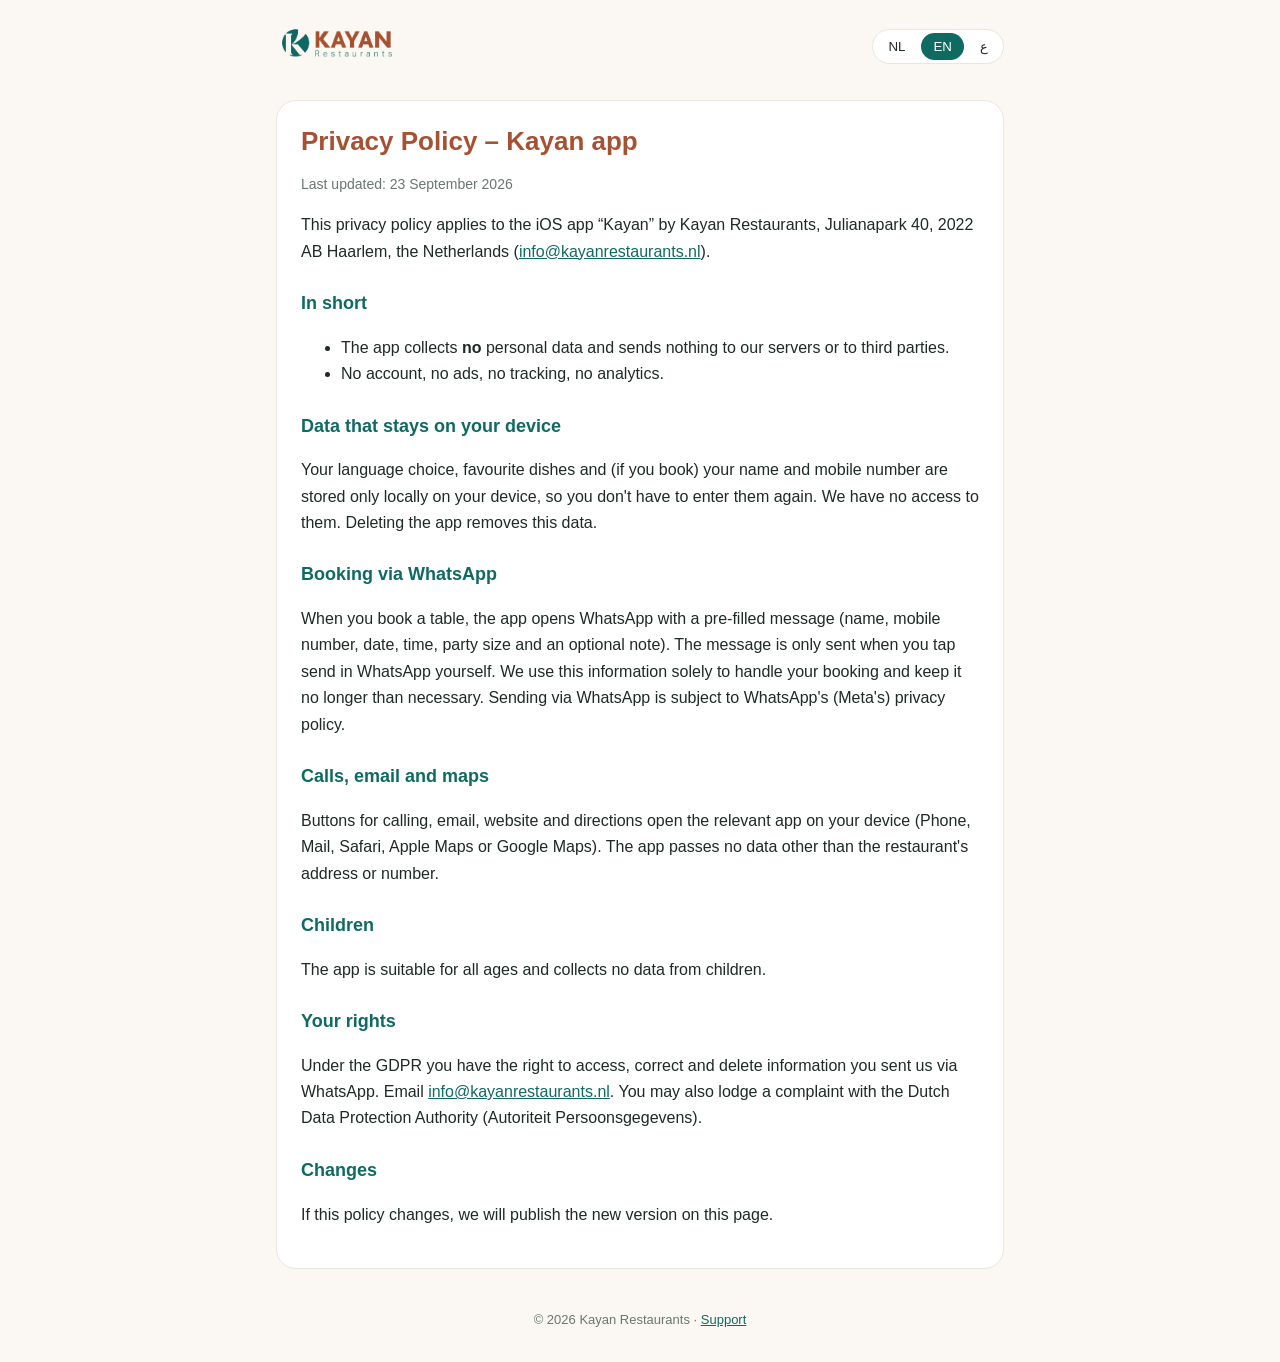
==== privacy/index.html @ 3b895335 "Kayan app support & privacy pages Co-Authored-By: Claude Opus 5.5 <noreply@anthropic.com>" ====
<!doctype html>
<html lang="nl">
<head>
<meta charset="utf-8">
<meta name="viewport" content="width=device-width, initial-scale=1">
<title>Privacybeleid · Kayan app</title>
<link rel="icon" href="/icon.png">
<link rel="stylesheet" href="/style.css">
</head>
<body>
<header>
  <a href="/"><img src="/logo.png" alt="Kayan Restaurants" class="logo"></a>
  <nav class="langs"><button data-l="nl">NL</button><button data-l="en">EN</button><button data-l="ar">ع</button></nav>
</header>
<main>

<section lang="nl" data-lang="nl">
  <h1>Privacybeleid – Kayan app</h1>
  <p class="muted">Laatst bijgewerkt: 23 september 2026</p>
  <p>Dit privacybeleid geldt voor de iOS-app “Kayan” van Kayan Restaurants, Julianapark 40, 2022 AB Haarlem, Nederland (<a href="mailto:info@kayanrestaurants.nl">info@kayanrestaurants.nl</a>).</p>
  <h2>Kort samengevat</h2>
  <ul>
    <li>De app verzamelt <strong>geen</strong> persoonsgegevens en stuurt niets naar onze servers of naar derden.</li>
    <li>Geen account, geen advertenties, geen tracking, geen analytics.</li>
  </ul>
  <h2>Gegevens die alleen op je toestel blijven</h2>
  <p>Je taalkeuze, je favoriete gerechten en (als je reserveert) je naam en mobiele nummer worden alleen lokaal op je toestel bewaard, zodat je ze de volgende keer niet opnieuw hoeft in te vullen. Wij hebben hier geen toegang toe. Door de app te verwijderen worden deze gegevens gewist.</p>
  <h2>Reserveren via WhatsApp</h2>
  <p>Als je een tafel reserveert, opent de app WhatsApp met een ingevuld bericht (naam, mobiel nummer, datum, tijd, aantal personen en eventueel een opmerking). Het bericht wordt pas verstuurd als jij zelf in WhatsApp op verzenden tikt. Wij gebruiken deze gegevens uitsluitend om je reservering te behandelen en bewaren ze niet langer dan daarvoor nodig is. Op het versturen via WhatsApp is het privacybeleid van WhatsApp (Meta) van toepassing.</p>
  <h2>Bellen, e-mail en kaarten</h2>
  <p>Knoppen voor bellen, e-mail, website en route openen de betreffende app op je toestel (Telefoon, Mail, Safari, Apple Kaarten of Google Maps). De app geeft daarbij geen gegevens door behalve het adres of nummer van het restaurant.</p>
  <h2>Kinderen</h2>
  <p>De app is geschikt voor alle leeftijden en verzamelt geen gegevens van kinderen.</p>
  <h2>Je rechten</h2>
  <p>Op grond van de AVG heb je recht op inzage, correctie en verwijdering van gegevens die je ons via WhatsApp hebt gestuurd. Mail ons via <a href="mailto:info@kayanrestaurants.nl">info@kayanrestaurants.nl</a>. Je kunt ook een klacht indienen bij de Autoriteit Persoonsgegevens.</p>
  <h2>Wijzigingen</h2>
  <p>Als dit beleid verandert, publiceren we de nieuwe versie op deze pagina.</p>
</section>

<section lang="en" data-lang="en" hidden>
  <h1>Privacy Policy – Kayan app</h1>
  <p class="muted">Last updated: 23 September 2026</p>
  <p>This privacy policy applies to the iOS app “Kayan” by Kayan Restaurants, Julianapark 40, 2022 AB Haarlem, the Netherlands (<a href="mailto:info@kayanrestaurants.nl">info@kayanrestaurants.nl</a>).</p>
  <h2>In short</h2>
  <ul>
    <li>The app collects <strong>no</strong> personal data and sends nothing to our servers or to third parties.</li>
    <li>No account, no ads, no tracking, no analytics.</li>
  </ul>
  <h2>Data that stays on your device</h2>
  <p>Your language choice, favourite dishes and (if you book) your name and mobile number are stored only locally on your device, so you don't have to enter them again. We have no access to them. Deleting the app removes this data.</p>
  <h2>Booking via WhatsApp</h2>
  <p>When you book a table, the app opens WhatsApp with a pre-filled message (name, mobile number, date, time, party size and an optional note). The message is only sent when you tap send in WhatsApp yourself. We use this information solely to handle your booking and keep it no longer than necessary. Sending via WhatsApp is subject to WhatsApp's (Meta's) privacy policy.</p>
  <h2>Calls, email and maps</h2>
  <p>Buttons for calling, email, website and directions open the relevant app on your device (Phone, Mail, Safari, Apple Maps or Google Maps). The app passes no data other than the restaurant's address or number.</p>
  <h2>Children</h2>
  <p>The app is suitable for all ages and collects no data from children.</p>
  <h2>Your rights</h2>
  <p>Under the GDPR you have the right to access, correct and delete information you sent us via WhatsApp. Email <a href="mailto:info@kayanrestaurants.nl">info@kayanrestaurants.nl</a>. You may also lodge a complaint with the Dutch Data Protection Authority (Autoriteit Persoonsgegevens).</p>
  <h2>Changes</h2>
  <p>If this policy changes, we will publish the new version on this page.</p>
</section>

<section lang="ar" dir="rtl" data-lang="ar" hidden>
  <h1>سياسة الخصوصية – تطبيق كيان</h1>
  <p class="muted">آخر تحديث: 23 سبتمبر 2026</p>
  <p>تنطبق هذه السياسة على تطبيق iOS «كيان» التابع لمطاعم كيان، Julianapark 40, 2022 AB Haarlem، هولندا (<a href="mailto:info@kayanrestaurants.nl">info@kayanrestaurants.nl</a>).</p>
  <h2>باختصار</h2>
  <ul>
    <li>التطبيق <strong>لا يجمع</strong> أي بيانات شخصية ولا يرسل شيئاً إلى خوادمنا أو إلى أي طرف ثالث.</li>
    <li>لا حساب، لا إعلانات، لا تتبّع، لا تحليلات.</li>
  </ul>
  <h2>بيانات تبقى على جهازك فقط</h2>
  <p>اللغة التي تختارها، وأطباقك المفضلة، واسمك ورقم جوالك (إذا حجزت) تُحفظ محلياً على جهازك فقط لتسهيل استخدامك في المرة القادمة، ولا يمكننا الوصول إليها. حذف التطبيق يمسح هذه البيانات.</p>
  <h2>الحجز عبر واتساب</h2>
  <p>عند حجز طاولة يفتح التطبيق واتساب برسالة جاهزة (الاسم، رقم الجوال، التاريخ، الوقت، عدد الأشخاص وملاحظة اختيارية)، ولا تُرسل الرسالة إلا عندما تضغط أنت إرسال داخل واتساب. نستخدم هذه البيانات فقط لإدارة حجزك ولا نحتفظ بها أطول من اللازم. تخضع المراسلة عبر واتساب لسياسة خصوصية واتساب (Meta).</p>
  <h2>الاتصال والبريد والخرائط</h2>
  <p>أزرار الاتصال والبريد والموقع والاتجاهات تفتح التطبيق المناسب على جهازك (الهاتف، البريد، Safari، خرائط آبل أو خرائط جوجل)، ولا يمرّر التطبيق أي بيانات سوى عنوان المطعم أو رقمه.</p>
  <h2>الأطفال</h2>
  <p>التطبيق مناسب لجميع الأعمار ولا يجمع بيانات من الأطفال.</p>
  <h2>حقوقك</h2>
  <p>وفقاً للائحة الأوروبية لحماية البيانات (GDPR) يحق لك الاطلاع على البيانات التي أرسلتها لنا عبر واتساب وتصحيحها وحذفها. راسلنا على <a href="mailto:info@kayanrestaurants.nl">info@kayanrestaurants.nl</a>. ويمكنك أيضاً تقديم شكوى إلى هيئة حماية البيانات الهولندية (Autoriteit Persoonsgegevens).</p>
  <h2>التعديلات</h2>
  <p>عند تعديل هذه السياسة سننشر النسخة الجديدة في هذه الصفحة.</p>
</section>

</main>
<footer>© 2026 Kayan Restaurants · <a href="/">Support</a></footer>
<script src="/lang.js"></script>
</body>
</html>
---- style.css ----
:root{--teal:#0F6A62;--terra:#A65232;--bg:#FBF8F3;--ink:#1F2A28;--muted:#6B7572;--line:#ECE6DC}
*{box-sizing:border-box}
body{margin:0;background:var(--bg);color:var(--ink);font:16px/1.65 "IBM Plex Sans Arabic",-apple-system,Segoe UI,Roboto,sans-serif}
header{display:flex;justify-content:space-between;align-items:center;gap:12px;max-width:760px;margin:0 auto;padding:20px 16px}
.logo{height:44px}
.langs{display:flex;gap:4px;background:#fff;border:1px solid var(--line);border-radius:999px;padding:3px}
.langs button{border:0;background:none;font:600 13px inherit;padding:6px 12px;border-radius:999px;cursor:pointer;color:var(--ink)}
.langs button.on{background:var(--teal);color:#fff}
main{max-width:760px;margin:0 auto;padding:8px 16px 40px}
section{background:#fff;border:1px solid var(--line);border-radius:20px;padding:24px}
h1{font-size:26px;line-height:1.3;margin:0 0 8px;color:var(--terra)}
h2{font-size:18px;margin:24px 0 6px;color:var(--teal)}
.muted{color:var(--muted);font-size:14px}
a{color:var(--teal)}
.contact{list-style:none;padding:0}
.contact li{padding:6px 0}
footer{text-align:center;color:var(--muted);font-size:13px;padding:0 16px 32px}
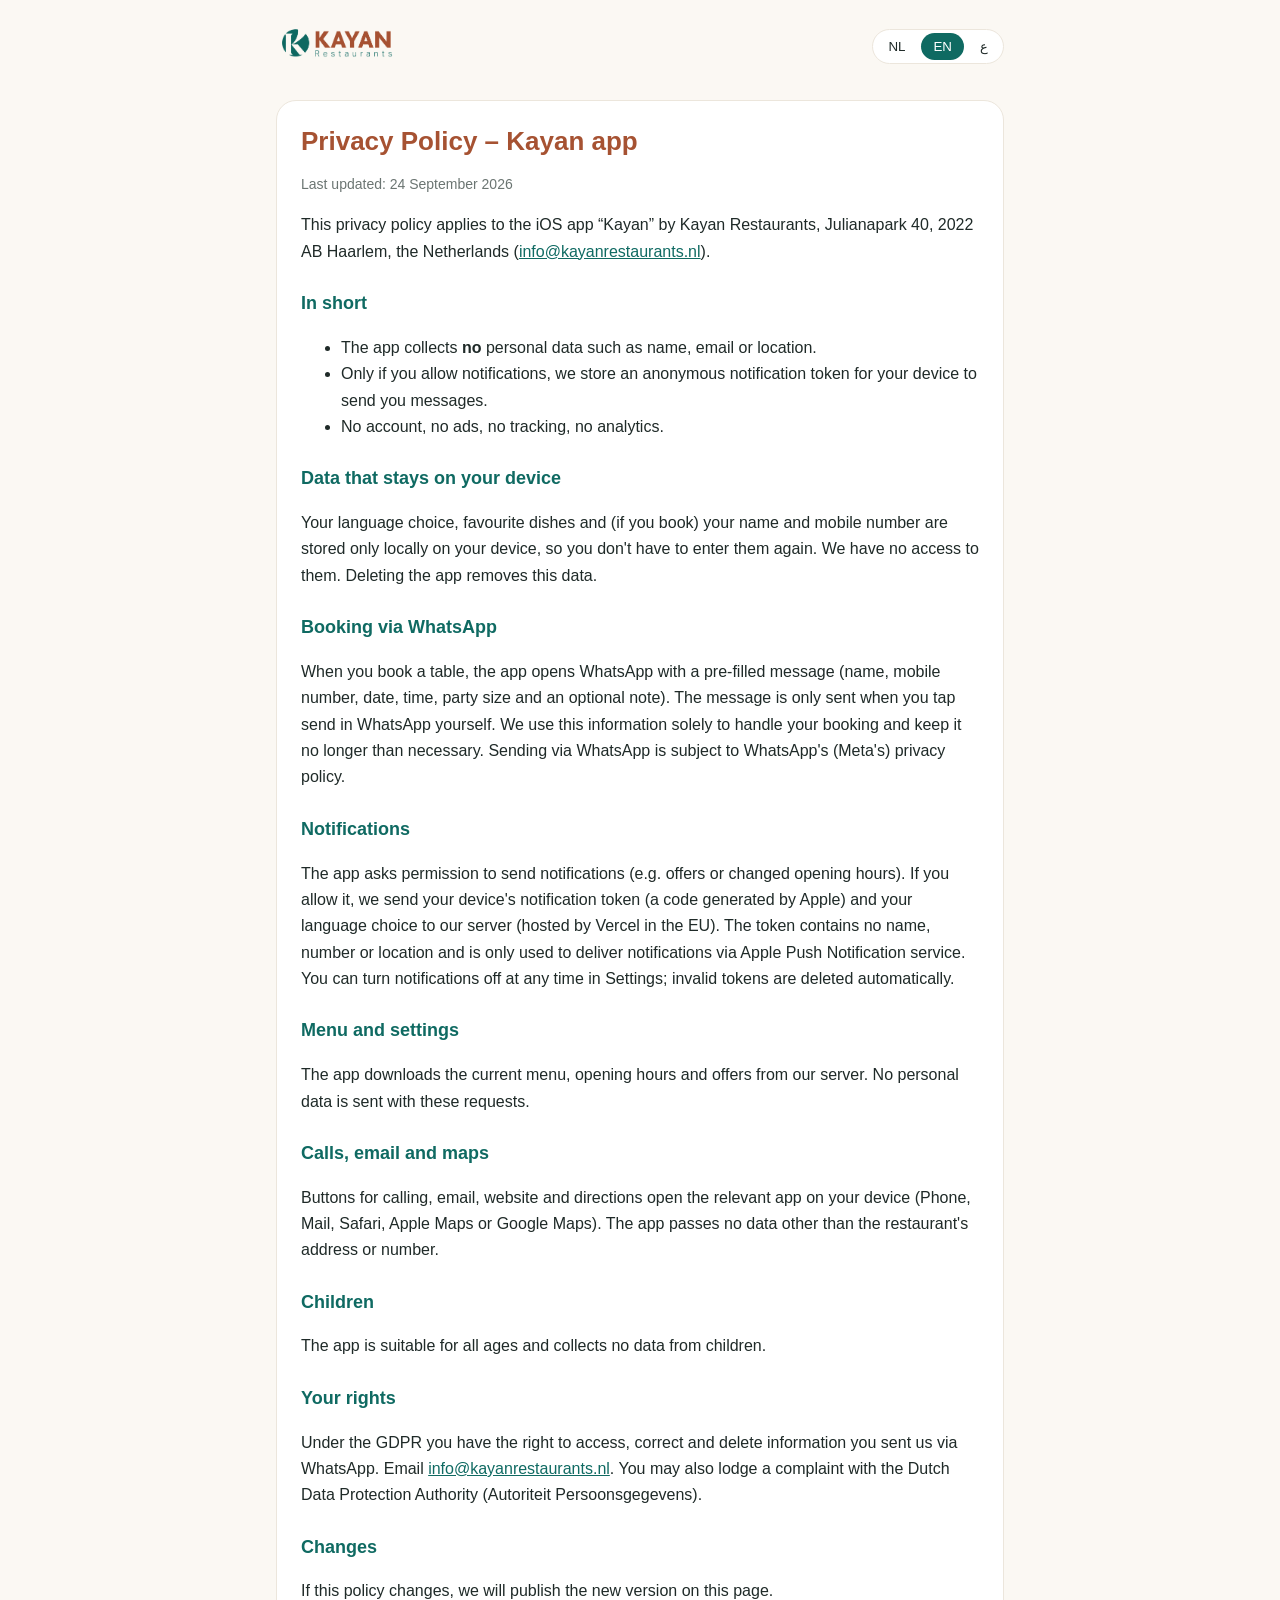
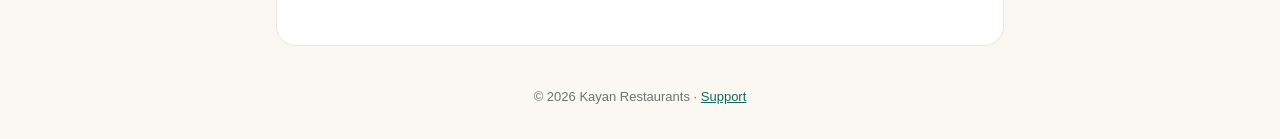
==== commit 9e63f59d: "Privacy policy: notifications and live menu Co-Authored-By: Claude Opus 5.5 <noreply@anthropic.com>" ====
--- a/privacy/index.html
+++ b/privacy/index.html
@@ -4,29 +4,34 @@
 <meta charset="utf-8">
 <meta name="viewport" content="width=device-width, initial-scale=1">
 <title>Privacybeleid · Kayan app</title>
-<link rel="icon" href="/icon.png">
-<link rel="stylesheet" href="/style.css">
+<link rel="icon" href="../icon.png">
+<link rel="stylesheet" href="../style.css">
 </head>
 <body>
 <header>
-  <a href="/"><img src="/logo.png" alt="Kayan Restaurants" class="logo"></a>
+  <a href="../"><img src="../logo.png" alt="Kayan Restaurants" class="logo"></a>
   <nav class="langs"><button data-l="nl">NL</button><button data-l="en">EN</button><button data-l="ar">ع</button></nav>
 </header>
 <main>
 
 <section lang="nl" data-lang="nl">
   <h1>Privacybeleid – Kayan app</h1>
-  <p class="muted">Laatst bijgewerkt: 23 september 2026</p>
+  <p class="muted">Laatst bijgewerkt: 24 september 2026</p>
   <p>Dit privacybeleid geldt voor de iOS-app “Kayan” van Kayan Restaurants, Julianapark 40, 2022 AB Haarlem, Nederland (<a href="mailto:info@kayanrestaurants.nl">info@kayanrestaurants.nl</a>).</p>
   <h2>Kort samengevat</h2>
   <ul>
-    <li>De app verzamelt <strong>geen</strong> persoonsgegevens en stuurt niets naar onze servers of naar derden.</li>
+    <li>De app verzamelt <strong>geen</strong> persoonsgegevens zoals naam, e-mail of locatie.</li>
+    <li>Alleen als je meldingen toestaat, bewaren we een anoniem meldingstoken van je toestel om je berichten te sturen.</li>
     <li>Geen account, geen advertenties, geen tracking, geen analytics.</li>
   </ul>
   <h2>Gegevens die alleen op je toestel blijven</h2>
   <p>Je taalkeuze, je favoriete gerechten en (als je reserveert) je naam en mobiele nummer worden alleen lokaal op je toestel bewaard, zodat je ze de volgende keer niet opnieuw hoeft in te vullen. Wij hebben hier geen toegang toe. Door de app te verwijderen worden deze gegevens gewist.</p>
   <h2>Reserveren via WhatsApp</h2>
   <p>Als je een tafel reserveert, opent de app WhatsApp met een ingevuld bericht (naam, mobiel nummer, datum, tijd, aantal personen en eventueel een opmerking). Het bericht wordt pas verstuurd als jij zelf in WhatsApp op verzenden tikt. Wij gebruiken deze gegevens uitsluitend om je reservering te behandelen en bewaren ze niet langer dan daarvoor nodig is. Op het versturen via WhatsApp is het privacybeleid van WhatsApp (Meta) van toepassing.</p>
+  <h2>Meldingen</h2>
+  <p>De app vraagt toestemming voor meldingen (bijv. aanbiedingen of gewijzigde openingstijden). Als je toestemming geeft, sturen we het meldingstoken van je toestel (een door Apple gegenereerde code) en je taalkeuze naar onze server (gehost bij Vercel in de EU). Dit token bevat geen naam, nummer of locatie en wordt alleen gebruikt om meldingen te versturen via Apple Push Notification service. Je kunt meldingen altijd uitzetten in Instellingen; ongeldige tokens verwijderen we automatisch.</p>
+  <h2>Menu en instellingen</h2>
+  <p>De app haalt het actuele menu, openingstijden en aanbiedingen op van onze server. Daarbij worden geen persoonsgegevens meegestuurd.</p>
   <h2>Bellen, e-mail en kaarten</h2>
   <p>Knoppen voor bellen, e-mail, website en route openen de betreffende app op je toestel (Telefoon, Mail, Safari, Apple Kaarten of Google Maps). De app geeft daarbij geen gegevens door behalve het adres of nummer van het restaurant.</p>
   <h2>Kinderen</h2>
@@ -39,17 +44,22 @@
 
 <section lang="en" data-lang="en" hidden>
   <h1>Privacy Policy – Kayan app</h1>
-  <p class="muted">Last updated: 23 September 2026</p>
+  <p class="muted">Last updated: 24 September 2026</p>
   <p>This privacy policy applies to the iOS app “Kayan” by Kayan Restaurants, Julianapark 40, 2022 AB Haarlem, the Netherlands (<a href="mailto:info@kayanrestaurants.nl">info@kayanrestaurants.nl</a>).</p>
   <h2>In short</h2>
   <ul>
-    <li>The app collects <strong>no</strong> personal data and sends nothing to our servers or to third parties.</li>
+    <li>The app collects <strong>no</strong> personal data such as name, email or location.</li>
+    <li>Only if you allow notifications, we store an anonymous notification token for your device to send you messages.</li>
     <li>No account, no ads, no tracking, no analytics.</li>
   </ul>
   <h2>Data that stays on your device</h2>
   <p>Your language choice, favourite dishes and (if you book) your name and mobile number are stored only locally on your device, so you don't have to enter them again. We have no access to them. Deleting the app removes this data.</p>
   <h2>Booking via WhatsApp</h2>
   <p>When you book a table, the app opens WhatsApp with a pre-filled message (name, mobile number, date, time, party size and an optional note). The message is only sent when you tap send in WhatsApp yourself. We use this information solely to handle your booking and keep it no longer than necessary. Sending via WhatsApp is subject to WhatsApp's (Meta's) privacy policy.</p>
+  <h2>Notifications</h2>
+  <p>The app asks permission to send notifications (e.g. offers or changed opening hours). If you allow it, we send your device's notification token (a code generated by Apple) and your language choice to our server (hosted by Vercel in the EU). The token contains no name, number or location and is only used to deliver notifications via Apple Push Notification service. You can turn notifications off at any time in Settings; invalid tokens are deleted automatically.</p>
+  <h2>Menu and settings</h2>
+  <p>The app downloads the current menu, opening hours and offers from our server. No personal data is sent with these requests.</p>
   <h2>Calls, email and maps</h2>
   <p>Buttons for calling, email, website and directions open the relevant app on your device (Phone, Mail, Safari, Apple Maps or Google Maps). The app passes no data other than the restaurant's address or number.</p>
   <h2>Children</h2>
@@ -62,17 +72,22 @@
 
 <section lang="ar" dir="rtl" data-lang="ar" hidden>
   <h1>سياسة الخصوصية – تطبيق كيان</h1>
-  <p class="muted">آخر تحديث: 23 سبتمبر 2026</p>
+  <p class="muted">آخر تحديث: 24 سبتمبر 2026</p>
   <p>تنطبق هذه السياسة على تطبيق iOS «كيان» التابع لمطاعم كيان، Julianapark 40, 2022 AB Haarlem، هولندا (<a href="mailto:info@kayanrestaurants.nl">info@kayanrestaurants.nl</a>).</p>
   <h2>باختصار</h2>
   <ul>
-    <li>التطبيق <strong>لا يجمع</strong> أي بيانات شخصية ولا يرسل شيئاً إلى خوادمنا أو إلى أي طرف ثالث.</li>
+    <li>التطبيق <strong>لا يجمع</strong> بيانات شخصية مثل الاسم أو البريد أو الموقع.</li>
+    <li>فقط إذا سمحت بالإشعارات، نحفظ رمز إشعارات مجهول الهوية لجهازك لنرسل لك الرسائل.</li>
     <li>لا حساب، لا إعلانات، لا تتبّع، لا تحليلات.</li>
   </ul>
   <h2>بيانات تبقى على جهازك فقط</h2>
   <p>اللغة التي تختارها، وأطباقك المفضلة، واسمك ورقم جوالك (إذا حجزت) تُحفظ محلياً على جهازك فقط لتسهيل استخدامك في المرة القادمة، ولا يمكننا الوصول إليها. حذف التطبيق يمسح هذه البيانات.</p>
   <h2>الحجز عبر واتساب</h2>
   <p>عند حجز طاولة يفتح التطبيق واتساب برسالة جاهزة (الاسم، رقم الجوال، التاريخ، الوقت، عدد الأشخاص وملاحظة اختيارية)، ولا تُرسل الرسالة إلا عندما تضغط أنت إرسال داخل واتساب. نستخدم هذه البيانات فقط لإدارة حجزك ولا نحتفظ بها أطول من اللازم. تخضع المراسلة عبر واتساب لسياسة خصوصية واتساب (Meta).</p>
+  <h2>الإشعارات</h2>
+  <p>يطلب التطبيق إذنك لإرسال إشعارات (مثل العروض أو تغيّر أوقات الدوام). إذا وافقت، نرسل رمز الإشعارات الخاص بجهازك (رمز تولّده آبل) ولغة التطبيق إلى خادمنا (مستضاف لدى Vercel في الاتحاد الأوروبي). الرمز لا يحتوي على اسم أو رقم أو موقع، ويُستخدم فقط لإيصال الإشعارات عبر خدمة إشعارات آبل. يمكنك إيقاف الإشعارات في أي وقت من الإعدادات، ونحذف الرموز غير الصالحة تلقائياً.</p>
+  <h2>المنيو والإعدادات</h2>
+  <p>يجلب التطبيق المنيو وأوقات الدوام والعروض المحدّثة من خادمنا، ولا تُرسل مع ذلك أي بيانات شخصية.</p>
   <h2>الاتصال والبريد والخرائط</h2>
   <p>أزرار الاتصال والبريد والموقع والاتجاهات تفتح التطبيق المناسب على جهازك (الهاتف، البريد، Safari، خرائط آبل أو خرائط جوجل)، ولا يمرّر التطبيق أي بيانات سوى عنوان المطعم أو رقمه.</p>
   <h2>الأطفال</h2>
@@ -84,7 +99,7 @@
 </section>
 
 </main>
-<footer>© 2026 Kayan Restaurants · <a href="/">Support</a></footer>
-<script src="/lang.js"></script>
+<footer>© 2026 Kayan Restaurants · <a href="../">Support</a></footer>
+<script src="../lang.js"></script>
 </body>
 </html>
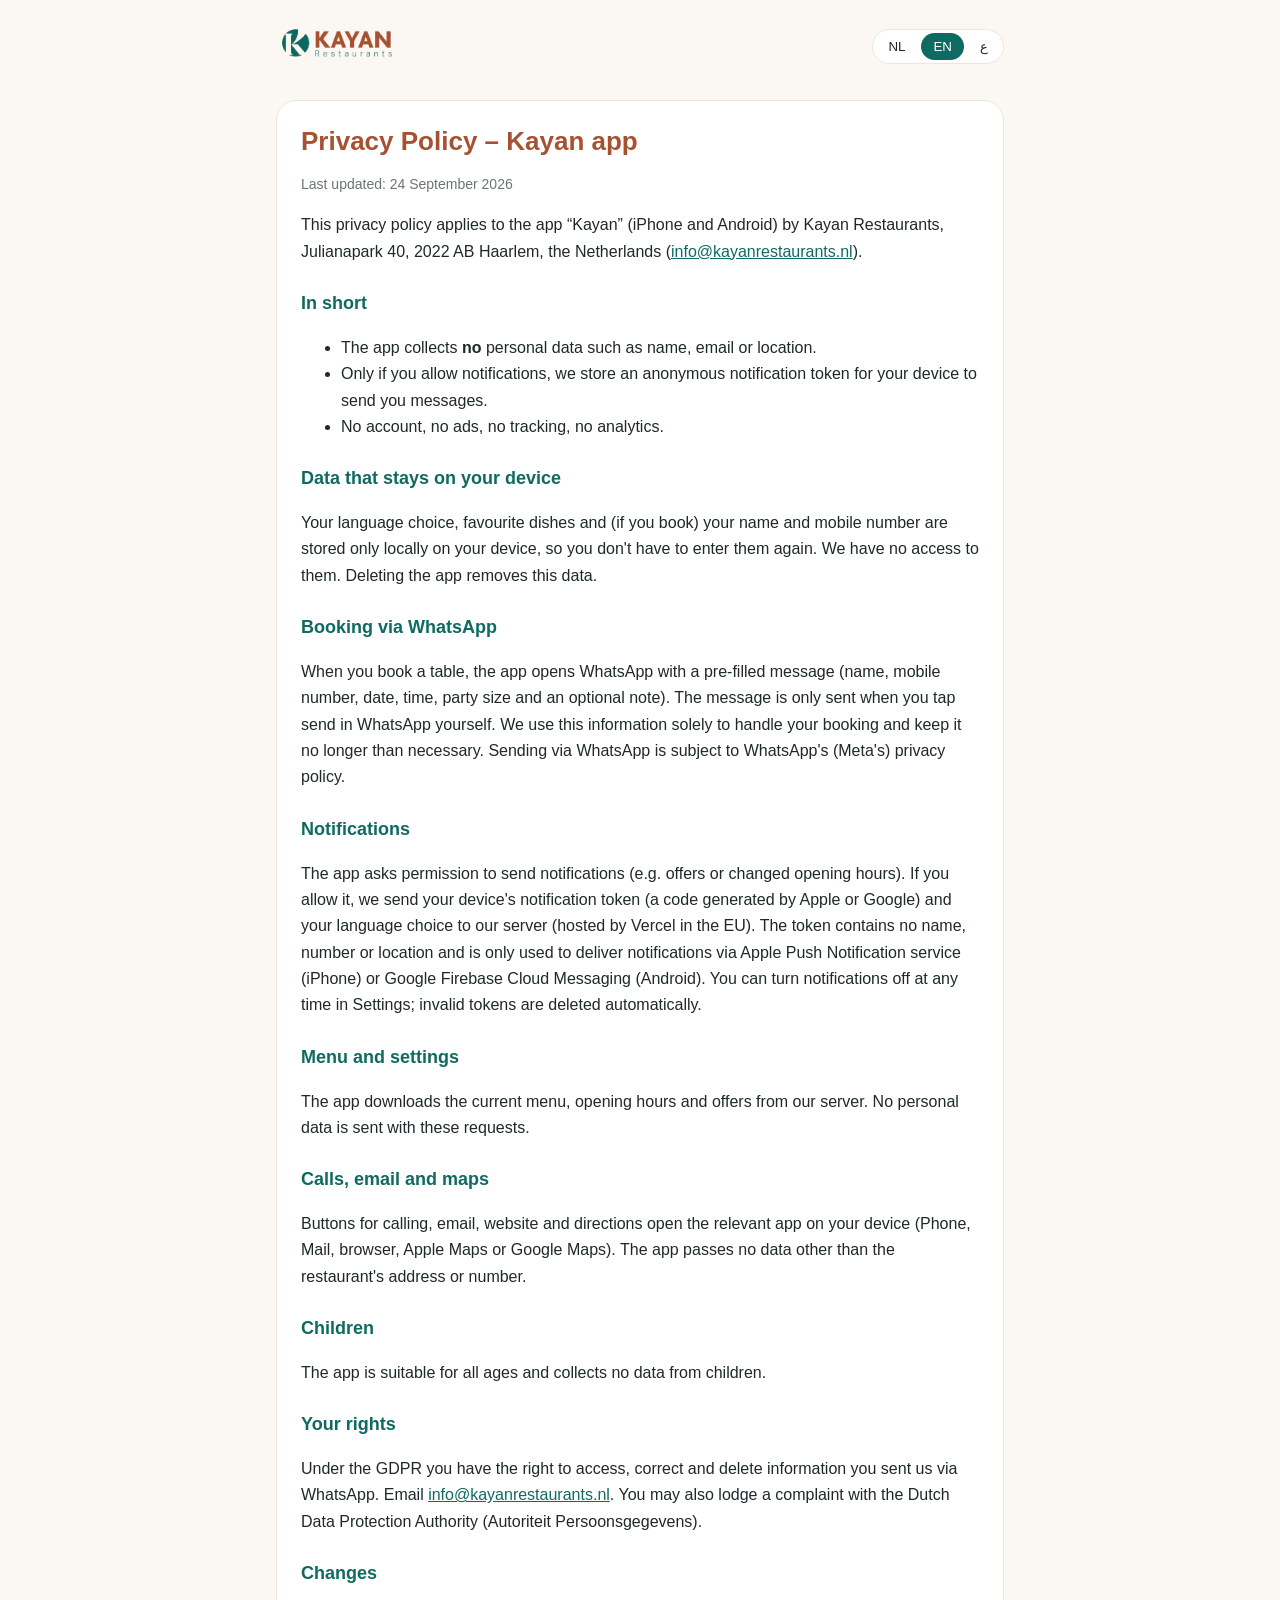
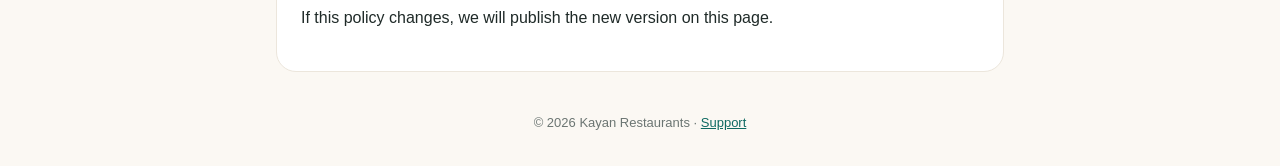
==== commit 2f748623: "Privacy policy: Android / Firebase Cloud Messaging Co-Authored-By: Claude Opus 5.5 <noreply@anthropi" ====
--- a/privacy/index.html
+++ b/privacy/index.html
@@ -17,7 +17,7 @@
 <section lang="nl" data-lang="nl">
   <h1>Privacybeleid – Kayan app</h1>
   <p class="muted">Laatst bijgewerkt: 24 september 2026</p>
-  <p>Dit privacybeleid geldt voor de iOS-app “Kayan” van Kayan Restaurants, Julianapark 40, 2022 AB Haarlem, Nederland (<a href="mailto:info@kayanrestaurants.nl">info@kayanrestaurants.nl</a>).</p>
+  <p>Dit privacybeleid geldt voor de app “Kayan” (iPhone en Android) van Kayan Restaurants, Julianapark 40, 2022 AB Haarlem, Nederland (<a href="mailto:info@kayanrestaurants.nl">info@kayanrestaurants.nl</a>).</p>
   <h2>Kort samengevat</h2>
   <ul>
     <li>De app verzamelt <strong>geen</strong> persoonsgegevens zoals naam, e-mail of locatie.</li>
@@ -29,11 +29,11 @@
   <h2>Reserveren via WhatsApp</h2>
   <p>Als je een tafel reserveert, opent de app WhatsApp met een ingevuld bericht (naam, mobiel nummer, datum, tijd, aantal personen en eventueel een opmerking). Het bericht wordt pas verstuurd als jij zelf in WhatsApp op verzenden tikt. Wij gebruiken deze gegevens uitsluitend om je reservering te behandelen en bewaren ze niet langer dan daarvoor nodig is. Op het versturen via WhatsApp is het privacybeleid van WhatsApp (Meta) van toepassing.</p>
   <h2>Meldingen</h2>
-  <p>De app vraagt toestemming voor meldingen (bijv. aanbiedingen of gewijzigde openingstijden). Als je toestemming geeft, sturen we het meldingstoken van je toestel (een door Apple gegenereerde code) en je taalkeuze naar onze server (gehost bij Vercel in de EU). Dit token bevat geen naam, nummer of locatie en wordt alleen gebruikt om meldingen te versturen via Apple Push Notification service. Je kunt meldingen altijd uitzetten in Instellingen; ongeldige tokens verwijderen we automatisch.</p>
+  <p>De app vraagt toestemming voor meldingen (bijv. aanbiedingen of gewijzigde openingstijden). Als je toestemming geeft, sturen we het meldingstoken van je toestel (een door Apple of Google gegenereerde code) en je taalkeuze naar onze server (gehost bij Vercel in de EU). Dit token bevat geen naam, nummer of locatie en wordt alleen gebruikt om meldingen te versturen via Apple Push Notification service (iPhone) of Firebase Cloud Messaging van Google (Android). Je kunt meldingen altijd uitzetten in Instellingen; ongeldige tokens verwijderen we automatisch.</p>
   <h2>Menu en instellingen</h2>
   <p>De app haalt het actuele menu, openingstijden en aanbiedingen op van onze server. Daarbij worden geen persoonsgegevens meegestuurd.</p>
   <h2>Bellen, e-mail en kaarten</h2>
-  <p>Knoppen voor bellen, e-mail, website en route openen de betreffende app op je toestel (Telefoon, Mail, Safari, Apple Kaarten of Google Maps). De app geeft daarbij geen gegevens door behalve het adres of nummer van het restaurant.</p>
+  <p>Knoppen voor bellen, e-mail, website en route openen de betreffende app op je toestel (Telefoon, Mail, browser, Apple Kaarten of Google Maps). De app geeft daarbij geen gegevens door behalve het adres of nummer van het restaurant.</p>
   <h2>Kinderen</h2>
   <p>De app is geschikt voor alle leeftijden en verzamelt geen gegevens van kinderen.</p>
   <h2>Je rechten</h2>
@@ -45,7 +45,7 @@
 <section lang="en" data-lang="en" hidden>
   <h1>Privacy Policy – Kayan app</h1>
   <p class="muted">Last updated: 24 September 2026</p>
-  <p>This privacy policy applies to the iOS app “Kayan” by Kayan Restaurants, Julianapark 40, 2022 AB Haarlem, the Netherlands (<a href="mailto:info@kayanrestaurants.nl">info@kayanrestaurants.nl</a>).</p>
+  <p>This privacy policy applies to the app “Kayan” (iPhone and Android) by Kayan Restaurants, Julianapark 40, 2022 AB Haarlem, the Netherlands (<a href="mailto:info@kayanrestaurants.nl">info@kayanrestaurants.nl</a>).</p>
   <h2>In short</h2>
   <ul>
     <li>The app collects <strong>no</strong> personal data such as name, email or location.</li>
@@ -57,11 +57,11 @@
   <h2>Booking via WhatsApp</h2>
   <p>When you book a table, the app opens WhatsApp with a pre-filled message (name, mobile number, date, time, party size and an optional note). The message is only sent when you tap send in WhatsApp yourself. We use this information solely to handle your booking and keep it no longer than necessary. Sending via WhatsApp is subject to WhatsApp's (Meta's) privacy policy.</p>
   <h2>Notifications</h2>
-  <p>The app asks permission to send notifications (e.g. offers or changed opening hours). If you allow it, we send your device's notification token (a code generated by Apple) and your language choice to our server (hosted by Vercel in the EU). The token contains no name, number or location and is only used to deliver notifications via Apple Push Notification service. You can turn notifications off at any time in Settings; invalid tokens are deleted automatically.</p>
+  <p>The app asks permission to send notifications (e.g. offers or changed opening hours). If you allow it, we send your device's notification token (a code generated by Apple or Google) and your language choice to our server (hosted by Vercel in the EU). The token contains no name, number or location and is only used to deliver notifications via Apple Push Notification service (iPhone) or Google Firebase Cloud Messaging (Android). You can turn notifications off at any time in Settings; invalid tokens are deleted automatically.</p>
   <h2>Menu and settings</h2>
   <p>The app downloads the current menu, opening hours and offers from our server. No personal data is sent with these requests.</p>
   <h2>Calls, email and maps</h2>
-  <p>Buttons for calling, email, website and directions open the relevant app on your device (Phone, Mail, Safari, Apple Maps or Google Maps). The app passes no data other than the restaurant's address or number.</p>
+  <p>Buttons for calling, email, website and directions open the relevant app on your device (Phone, Mail, browser, Apple Maps or Google Maps). The app passes no data other than the restaurant's address or number.</p>
   <h2>Children</h2>
   <p>The app is suitable for all ages and collects no data from children.</p>
   <h2>Your rights</h2>
@@ -73,7 +73,7 @@
 <section lang="ar" dir="rtl" data-lang="ar" hidden>
   <h1>سياسة الخصوصية – تطبيق كيان</h1>
   <p class="muted">آخر تحديث: 24 سبتمبر 2026</p>
-  <p>تنطبق هذه السياسة على تطبيق iOS «كيان» التابع لمطاعم كيان، Julianapark 40, 2022 AB Haarlem، هولندا (<a href="mailto:info@kayanrestaurants.nl">info@kayanrestaurants.nl</a>).</p>
+  <p>تنطبق هذه السياسة على تطبيق «كيان» (آيفون وأندرويد) التابع لمطاعم كيان، Julianapark 40, 2022 AB Haarlem، هولندا (<a href="mailto:info@kayanrestaurants.nl">info@kayanrestaurants.nl</a>).</p>
   <h2>باختصار</h2>
   <ul>
     <li>التطبيق <strong>لا يجمع</strong> بيانات شخصية مثل الاسم أو البريد أو الموقع.</li>
@@ -85,11 +85,11 @@
   <h2>الحجز عبر واتساب</h2>
   <p>عند حجز طاولة يفتح التطبيق واتساب برسالة جاهزة (الاسم، رقم الجوال، التاريخ، الوقت، عدد الأشخاص وملاحظة اختيارية)، ولا تُرسل الرسالة إلا عندما تضغط أنت إرسال داخل واتساب. نستخدم هذه البيانات فقط لإدارة حجزك ولا نحتفظ بها أطول من اللازم. تخضع المراسلة عبر واتساب لسياسة خصوصية واتساب (Meta).</p>
   <h2>الإشعارات</h2>
-  <p>يطلب التطبيق إذنك لإرسال إشعارات (مثل العروض أو تغيّر أوقات الدوام). إذا وافقت، نرسل رمز الإشعارات الخاص بجهازك (رمز تولّده آبل) ولغة التطبيق إلى خادمنا (مستضاف لدى Vercel في الاتحاد الأوروبي). الرمز لا يحتوي على اسم أو رقم أو موقع، ويُستخدم فقط لإيصال الإشعارات عبر خدمة إشعارات آبل. يمكنك إيقاف الإشعارات في أي وقت من الإعدادات، ونحذف الرموز غير الصالحة تلقائياً.</p>
+  <p>يطلب التطبيق إذنك لإرسال إشعارات (مثل العروض أو تغيّر أوقات الدوام). إذا وافقت، نرسل رمز الإشعارات الخاص بجهازك (رمز تولّده آبل أو جوجل) ولغة التطبيق إلى خادمنا (مستضاف لدى Vercel في الاتحاد الأوروبي). الرمز لا يحتوي على اسم أو رقم أو موقع، ويُستخدم فقط لإيصال الإشعارات عبر خدمة إشعارات آبل (آيفون) أو خدمة Firebase Cloud Messaging من جوجل (أندرويد). يمكنك إيقاف الإشعارات في أي وقت من الإعدادات، ونحذف الرموز غير الصالحة تلقائياً.</p>
   <h2>المنيو والإعدادات</h2>
   <p>يجلب التطبيق المنيو وأوقات الدوام والعروض المحدّثة من خادمنا، ولا تُرسل مع ذلك أي بيانات شخصية.</p>
   <h2>الاتصال والبريد والخرائط</h2>
-  <p>أزرار الاتصال والبريد والموقع والاتجاهات تفتح التطبيق المناسب على جهازك (الهاتف، البريد، Safari، خرائط آبل أو خرائط جوجل)، ولا يمرّر التطبيق أي بيانات سوى عنوان المطعم أو رقمه.</p>
+  <p>أزرار الاتصال والبريد والموقع والاتجاهات تفتح التطبيق المناسب على جهازك (الهاتف، البريد، المتصفح، خرائط آبل أو خرائط جوجل)، ولا يمرّر التطبيق أي بيانات سوى عنوان المطعم أو رقمه.</p>
   <h2>الأطفال</h2>
   <p>التطبيق مناسب لجميع الأعمار ولا يجمع بيانات من الأطفال.</p>
   <h2>حقوقك</h2>
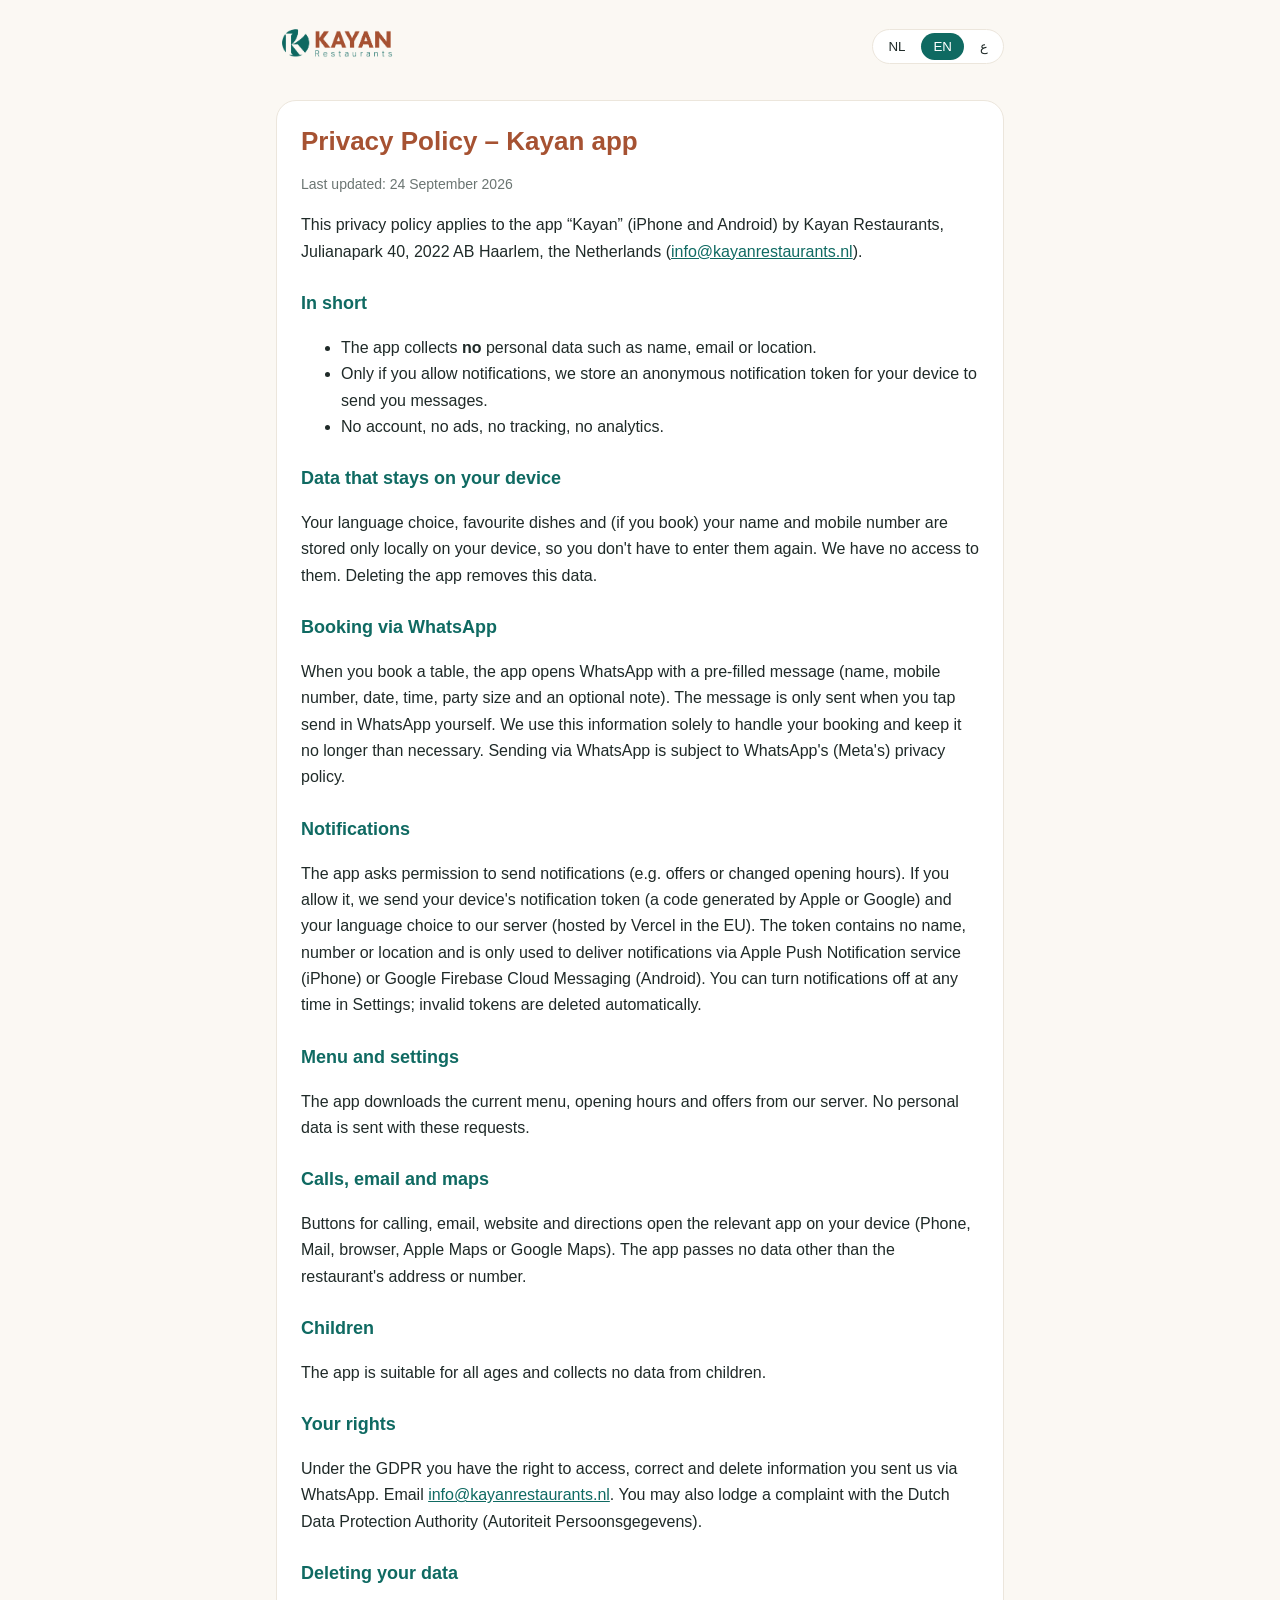
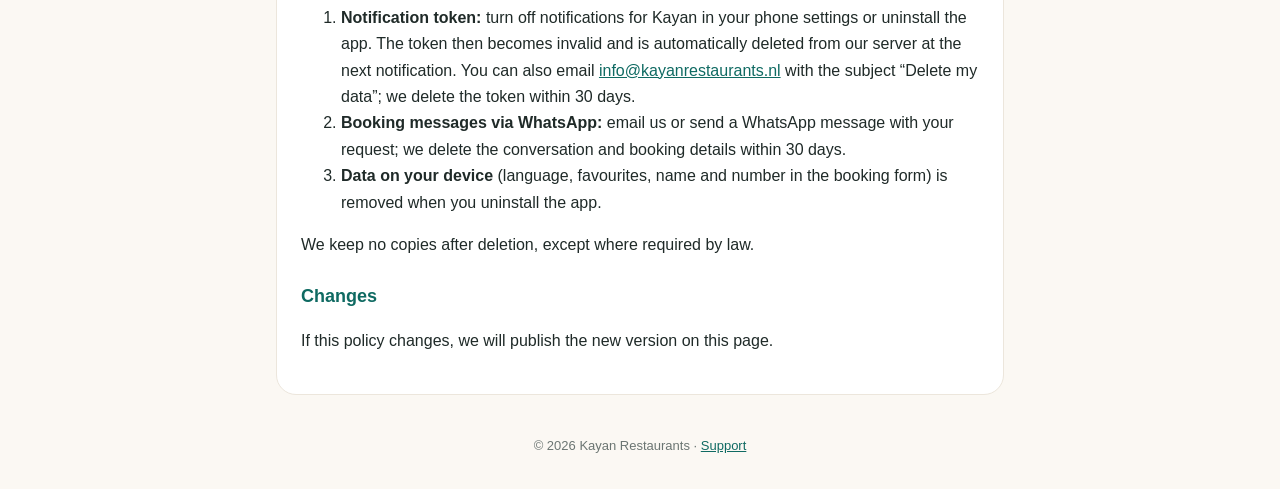
==== commit 555afe80: "Privacy policy: data deletion steps (Google Play requirement) Co-Authored-By: Claude Opus 5.5 <norep" ====
--- a/privacy/index.html
+++ b/privacy/index.html
@@ -38,6 +38,13 @@
   <p>De app is geschikt voor alle leeftijden en verzamelt geen gegevens van kinderen.</p>
   <h2>Je rechten</h2>
   <p>Op grond van de AVG heb je recht op inzage, correctie en verwijdering van gegevens die je ons via WhatsApp hebt gestuurd. Mail ons via <a href="mailto:info@kayanrestaurants.nl">info@kayanrestaurants.nl</a>. Je kunt ook een klacht indienen bij de Autoriteit Persoonsgegevens.</p>
+  <h2 id="verwijderen">Je gegevens laten verwijderen</h2>
+  <ol>
+    <li><strong>Meldingstoken:</strong> zet meldingen voor Kayan uit in de instellingen van je telefoon of verwijder de app. Het token wordt dan ongeldig en automatisch van onze server verwijderd bij de volgende melding. Je kunt ook mailen naar <a href="mailto:info@kayanrestaurants.nl?subject=Verwijder%20mijn%20gegevens">info@kayanrestaurants.nl</a> met als onderwerp “Verwijder mijn gegevens”; we verwijderen het token dan binnen 30 dagen.</li>
+    <li><strong>Reserveringsberichten via WhatsApp:</strong> mail ons of stuur een WhatsApp-bericht met het verzoek; we verwijderen het gesprek en de reserveringsgegevens binnen 30 dagen.</li>
+    <li><strong>Gegevens op je toestel</strong> (taal, favorieten, naam en nummer in het reserveringsformulier) verwijder je zelf door de app te verwijderen.</li>
+  </ol>
+  <p>We bewaren na verwijdering geen kopieën, behalve wanneer de wet dat vereist.</p>
   <h2>Wijzigingen</h2>
   <p>Als dit beleid verandert, publiceren we de nieuwe versie op deze pagina.</p>
 </section>
@@ -66,6 +73,13 @@
   <p>The app is suitable for all ages and collects no data from children.</p>
   <h2>Your rights</h2>
   <p>Under the GDPR you have the right to access, correct and delete information you sent us via WhatsApp. Email <a href="mailto:info@kayanrestaurants.nl">info@kayanrestaurants.nl</a>. You may also lodge a complaint with the Dutch Data Protection Authority (Autoriteit Persoonsgegevens).</p>
+  <h2 id="delete">Deleting your data</h2>
+  <ol>
+    <li><strong>Notification token:</strong> turn off notifications for Kayan in your phone settings or uninstall the app. The token then becomes invalid and is automatically deleted from our server at the next notification. You can also email <a href="mailto:info@kayanrestaurants.nl?subject=Delete%20my%20data">info@kayanrestaurants.nl</a> with the subject “Delete my data”; we delete the token within 30 days.</li>
+    <li><strong>Booking messages via WhatsApp:</strong> email us or send a WhatsApp message with your request; we delete the conversation and booking details within 30 days.</li>
+    <li><strong>Data on your device</strong> (language, favourites, name and number in the booking form) is removed when you uninstall the app.</li>
+  </ol>
+  <p>We keep no copies after deletion, except where required by law.</p>
   <h2>Changes</h2>
   <p>If this policy changes, we will publish the new version on this page.</p>
 </section>
@@ -94,6 +108,13 @@
   <p>التطبيق مناسب لجميع الأعمار ولا يجمع بيانات من الأطفال.</p>
   <h2>حقوقك</h2>
   <p>وفقاً للائحة الأوروبية لحماية البيانات (GDPR) يحق لك الاطلاع على البيانات التي أرسلتها لنا عبر واتساب وتصحيحها وحذفها. راسلنا على <a href="mailto:info@kayanrestaurants.nl">info@kayanrestaurants.nl</a>. ويمكنك أيضاً تقديم شكوى إلى هيئة حماية البيانات الهولندية (Autoriteit Persoonsgegevens).</p>
+  <h2 id="delete-ar">طلب حذف بياناتك</h2>
+  <ol>
+    <li><strong>رمز الإشعارات:</strong> أوقف إشعارات تطبيق كيان من إعدادات جوالك أو احذف التطبيق، فيصبح الرمز غير صالح ويُحذف تلقائياً من خادمنا عند الإشعار التالي. ويمكنك أيضاً مراسلتنا على <a href="mailto:info@kayanrestaurants.nl?subject=%D8%A7%D8%AD%D8%B0%D9%81%20%D8%A8%D9%8A%D8%A7%D9%86%D8%A7%D8%AA%D9%8A">info@kayanrestaurants.nl</a> بعنوان «احذف بياناتي»، ونحذف الرمز خلال 30 يوماً.</li>
+    <li><strong>رسائل الحجز عبر واتساب:</strong> راسلنا بالبريد أو بواتساب وسنحذف المحادثة وبيانات الحجز خلال 30 يوماً.</li>
+    <li><strong>البيانات على جهازك</strong> (اللغة، المفضلة، الاسم والرقم في نموذج الحجز) تُحذف بحذف التطبيق.</li>
+  </ol>
+  <p>لا نحتفظ بأي نسخ بعد الحذف، إلا إذا تطلّب القانون ذلك.</p>
   <h2>التعديلات</h2>
   <p>عند تعديل هذه السياسة سننشر النسخة الجديدة في هذه الصفحة.</p>
 </section>
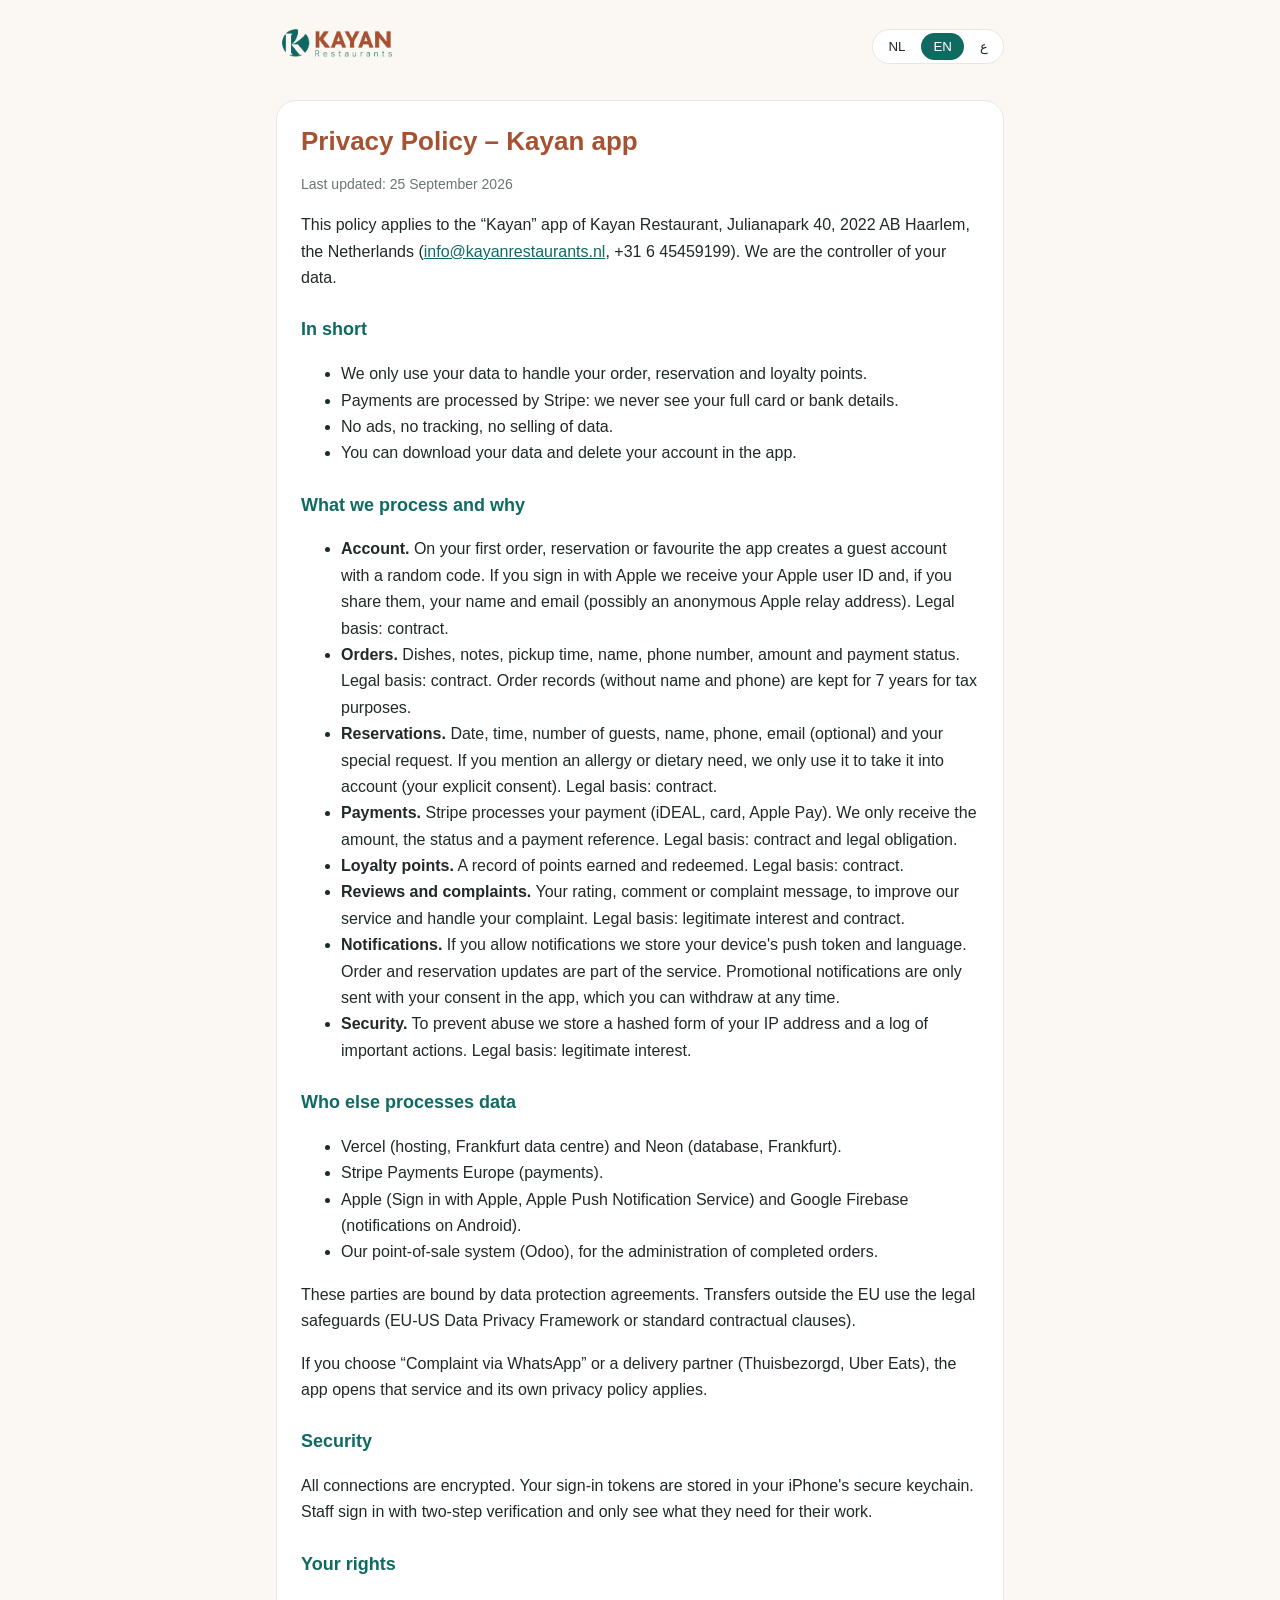
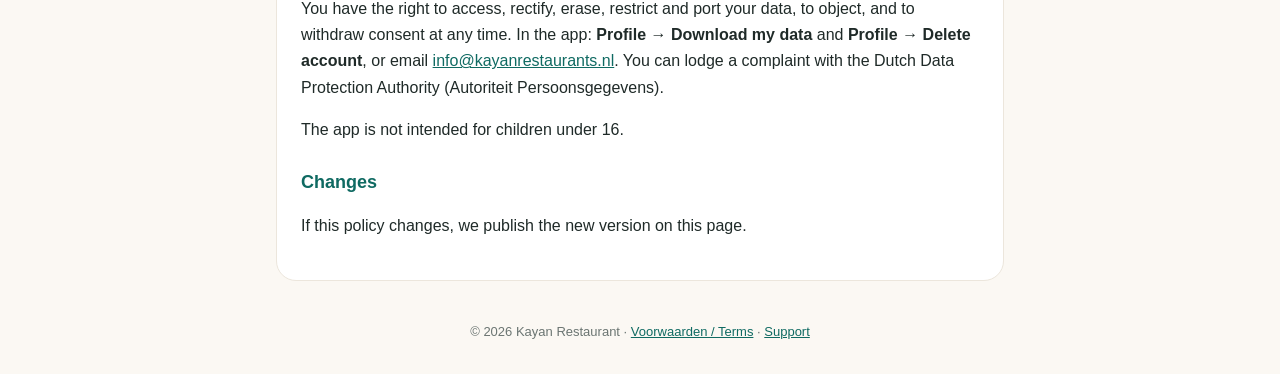
==== commit d7a8ad2c: "Privacy policy: app 2.0 text is now the main policy (v1 kept at /privacy/v1/) Co-Authored-By: Claude" ====
--- a/privacy/index.html
+++ b/privacy/index.html
@@ -15,112 +15,133 @@
 <main>
 
 <section lang="nl" data-lang="nl">
-  <h1>Privacybeleid – Kayan app</h1>
-  <p class="muted">Laatst bijgewerkt: 24 september 2026</p>
-  <p>Dit privacybeleid geldt voor de app “Kayan” (iPhone en Android) van Kayan Restaurants, Julianapark 40, 2022 AB Haarlem, Nederland (<a href="mailto:info@kayanrestaurants.nl">info@kayanrestaurants.nl</a>).</p>
+  <h1>Privacybeleid – Kayan app </h1>
+  <p class="muted">Laatst bijgewerkt: 25 september 2026</p>
+  <p>Dit beleid geldt voor de app “Kayan” van Kayan Restaurant, Julianapark 40, 2022 AB Haarlem, Nederland (<a href="mailto:info@kayanrestaurants.nl">info@kayanrestaurants.nl</a>, +31 6 45459199). Wij zijn verantwoordelijk voor de verwerking van je gegevens.</p>
+
   <h2>Kort samengevat</h2>
   <ul>
-    <li>De app verzamelt <strong>geen</strong> persoonsgegevens zoals naam, e-mail of locatie.</li>
-    <li>Alleen als je meldingen toestaat, bewaren we een anoniem meldingstoken van je toestel om je berichten te sturen.</li>
-    <li>Geen account, geen advertenties, geen tracking, geen analytics.</li>
+    <li>We gebruiken je gegevens alleen om je bestelling, reservering en spaarpunten te regelen.</li>
+    <li>Betalen gaat via Stripe: wij zien nooit je volledige kaart- of bankgegevens.</li>
+    <li>Geen advertenties, geen tracking, geen verkoop van gegevens.</li>
+    <li>In de app kun je je gegevens downloaden en je account verwijderen.</li>
   </ul>
-  <h2>Gegevens die alleen op je toestel blijven</h2>
-  <p>Je taalkeuze, je favoriete gerechten en (als je reserveert) je naam en mobiele nummer worden alleen lokaal op je toestel bewaard, zodat je ze de volgende keer niet opnieuw hoeft in te vullen. Wij hebben hier geen toegang toe. Door de app te verwijderen worden deze gegevens gewist.</p>
-  <h2>Reserveren via WhatsApp</h2>
-  <p>Als je een tafel reserveert, opent de app WhatsApp met een ingevuld bericht (naam, mobiel nummer, datum, tijd, aantal personen en eventueel een opmerking). Het bericht wordt pas verstuurd als jij zelf in WhatsApp op verzenden tikt. Wij gebruiken deze gegevens uitsluitend om je reservering te behandelen en bewaren ze niet langer dan daarvoor nodig is. Op het versturen via WhatsApp is het privacybeleid van WhatsApp (Meta) van toepassing.</p>
-  <h2>Meldingen</h2>
-  <p>De app vraagt toestemming voor meldingen (bijv. aanbiedingen of gewijzigde openingstijden). Als je toestemming geeft, sturen we het meldingstoken van je toestel (een door Apple of Google gegenereerde code) en je taalkeuze naar onze server (gehost bij Vercel in de EU). Dit token bevat geen naam, nummer of locatie en wordt alleen gebruikt om meldingen te versturen via Apple Push Notification service (iPhone) of Firebase Cloud Messaging van Google (Android). Je kunt meldingen altijd uitzetten in Instellingen; ongeldige tokens verwijderen we automatisch.</p>
-  <h2>Menu en instellingen</h2>
-  <p>De app haalt het actuele menu, openingstijden en aanbiedingen op van onze server. Daarbij worden geen persoonsgegevens meegestuurd.</p>
-  <h2>Bellen, e-mail en kaarten</h2>
-  <p>Knoppen voor bellen, e-mail, website en route openen de betreffende app op je toestel (Telefoon, Mail, browser, Apple Kaarten of Google Maps). De app geeft daarbij geen gegevens door behalve het adres of nummer van het restaurant.</p>
-  <h2>Kinderen</h2>
-  <p>De app is geschikt voor alle leeftijden en verzamelt geen gegevens van kinderen.</p>
+
+  <h2>Welke gegevens en waarvoor</h2>
+  <ul>
+    <li><strong>Account.</strong> Bij je eerste bestelling, reservering of favoriet maakt de app een gastaccount met een willekeurige code. Log je in met Apple, dan ontvangen we je Apple-gebruikers-ID en, als je dat deelt, je naam en e-mailadres (dat kan een anoniem doorstuuradres van Apple zijn). Grondslag: uitvoering van de overeenkomst.</li>
+    <li><strong>Bestellingen.</strong> Gerechten, opmerkingen, afhaaltijd, naam, telefoonnummer, bedrag en betaalstatus. Grondslag: overeenkomst. Bestelgegevens (zonder naam en telefoonnummer) bewaren we 7 jaar vanwege de fiscale bewaarplicht.</li>
+    <li><strong>Reserveringen.</strong> Datum, tijd, aantal personen, naam, telefoonnummer, e-mail (optioneel) en je speciale verzoek. Vermeld je een allergie of dieetwens, dan gebruiken we die alleen om daar rekening mee te houden (je uitdrukkelijke toestemming). Grondslag: overeenkomst.</li>
+    <li><strong>Betalingen.</strong> Stripe verwerkt je betaling (iDEAL, kaart, Apple Pay). Wij ontvangen alleen het bedrag, de status en een betaalreferentie. Grondslag: overeenkomst en wettelijke verplichting.</li>
+    <li><strong>Spaarpunten.</strong> Een overzicht van gespaarde en ingewisselde punten. Grondslag: overeenkomst.</li>
+    <li><strong>Beoordelingen en klachten.</strong> Je waardering, opmerking of klachtbericht, om onze service te verbeteren en je klacht af te handelen. Grondslag: gerechtvaardigd belang en overeenkomst.</li>
+    <li><strong>Meldingen.</strong> Als je meldingen toestaat, bewaren we het meldingstoken van je toestel en je taal. Meldingen over je bestelling of reservering sturen we om de overeenkomst uit te voeren. Actiemeldingen sturen we alleen als je daar in de app toestemming voor geeft; je kunt dit altijd uitzetten.</li>
+    <li><strong>Beveiliging.</strong> Om misbruik te voorkomen bewaren we een versleutelde (gehashte) vorm van je IP-adres en een logboek van belangrijke acties. Grondslag: gerechtvaardigd belang.</li>
+  </ul>
+
+  <h2>Wie de gegevens ook verwerken</h2>
+  <ul>
+    <li>Vercel (hosting, datacenter Frankfurt) en Neon (database, Frankfurt).</li>
+    <li>Stripe Payments Europe (betalingen).</li>
+    <li>Apple (inloggen met Apple, meldingen via Apple Push Notification Service) en Google Firebase (meldingen op Android).</li>
+    <li>Ons kassasysteem (Odoo), voor de administratie van afgeronde bestellingen.</li>
+  </ul>
+  <p>Met deze partijen zijn afspraken gemaakt over de bescherming van je gegevens. Als gegevens buiten de EU komen, gebeurt dat met de wettelijke waarborgen (EU-US Data Privacy Framework of standaardcontractbepalingen).</p>
+  <p>Kies je “Klacht via WhatsApp” of een bezorgpartner (Thuisbezorgd, Uber Eats), dan opent de app die dienst. Daarvoor geldt het privacybeleid van WhatsApp of van die partner.</p>
+
+  <h2>Beveiliging</h2>
+  <p>Alle verbindingen zijn versleuteld. Je inloggegevens staan in de beveiligde sleutelhanger van je iPhone. Medewerkers loggen in met tweestapsverificatie en zien alleen wat nodig is voor hun werk.</p>
+
   <h2>Je rechten</h2>
-  <p>Op grond van de AVG heb je recht op inzage, correctie en verwijdering van gegevens die je ons via WhatsApp hebt gestuurd. Mail ons via <a href="mailto:info@kayanrestaurants.nl">info@kayanrestaurants.nl</a>. Je kunt ook een klacht indienen bij de Autoriteit Persoonsgegevens.</p>
-  <h2 id="verwijderen">Je gegevens laten verwijderen</h2>
-  <ol>
-    <li><strong>Meldingstoken:</strong> zet meldingen voor Kayan uit in de instellingen van je telefoon of verwijder de app. Het token wordt dan ongeldig en automatisch van onze server verwijderd bij de volgende melding. Je kunt ook mailen naar <a href="mailto:info@kayanrestaurants.nl?subject=Verwijder%20mijn%20gegevens">info@kayanrestaurants.nl</a> met als onderwerp “Verwijder mijn gegevens”; we verwijderen het token dan binnen 30 dagen.</li>
-    <li><strong>Reserveringsberichten via WhatsApp:</strong> mail ons of stuur een WhatsApp-bericht met het verzoek; we verwijderen het gesprek en de reserveringsgegevens binnen 30 dagen.</li>
-    <li><strong>Gegevens op je toestel</strong> (taal, favorieten, naam en nummer in het reserveringsformulier) verwijder je zelf door de app te verwijderen.</li>
-  </ol>
-  <p>We bewaren na verwijdering geen kopieën, behalve wanneer de wet dat vereist.</p>
+  <p>Je hebt recht op inzage, correctie, verwijdering, beperking, overdraagbaarheid en bezwaar, en je kunt toestemming altijd intrekken. In de app: <strong>Profiel → Mijn gegevens downloaden</strong> en <strong>Profiel → Account verwijderen</strong>. Je kunt ook mailen naar <a href="mailto:info@kayanrestaurants.nl">info@kayanrestaurants.nl</a>. Ben je het niet eens met hoe we met je gegevens omgaan, dan kun je een klacht indienen bij de Autoriteit Persoonsgegevens.</p>
+  <p>De app is niet bedoeld voor kinderen jonger dan 16 jaar.</p>
+
   <h2>Wijzigingen</h2>
   <p>Als dit beleid verandert, publiceren we de nieuwe versie op deze pagina.</p>
 </section>
 
 <section lang="en" data-lang="en" hidden>
-  <h1>Privacy Policy – Kayan app</h1>
-  <p class="muted">Last updated: 24 September 2026</p>
-  <p>This privacy policy applies to the app “Kayan” (iPhone and Android) by Kayan Restaurants, Julianapark 40, 2022 AB Haarlem, the Netherlands (<a href="mailto:info@kayanrestaurants.nl">info@kayanrestaurants.nl</a>).</p>
+  <h1>Privacy Policy – Kayan app </h1>
+  <p class="muted">Last updated: 25 September 2026</p>
+  <p>This policy applies to the “Kayan” app of Kayan Restaurant, Julianapark 40, 2022 AB Haarlem, the Netherlands (<a href="mailto:info@kayanrestaurants.nl">info@kayanrestaurants.nl</a>, +31 6 45459199). We are the controller of your data.</p>
   <h2>In short</h2>
   <ul>
-    <li>The app collects <strong>no</strong> personal data such as name, email or location.</li>
-    <li>Only if you allow notifications, we store an anonymous notification token for your device to send you messages.</li>
-    <li>No account, no ads, no tracking, no analytics.</li>
+    <li>We only use your data to handle your order, reservation and loyalty points.</li>
+    <li>Payments are processed by Stripe: we never see your full card or bank details.</li>
+    <li>No ads, no tracking, no selling of data.</li>
+    <li>You can download your data and delete your account in the app.</li>
   </ul>
-  <h2>Data that stays on your device</h2>
-  <p>Your language choice, favourite dishes and (if you book) your name and mobile number are stored only locally on your device, so you don't have to enter them again. We have no access to them. Deleting the app removes this data.</p>
-  <h2>Booking via WhatsApp</h2>
-  <p>When you book a table, the app opens WhatsApp with a pre-filled message (name, mobile number, date, time, party size and an optional note). The message is only sent when you tap send in WhatsApp yourself. We use this information solely to handle your booking and keep it no longer than necessary. Sending via WhatsApp is subject to WhatsApp's (Meta's) privacy policy.</p>
-  <h2>Notifications</h2>
-  <p>The app asks permission to send notifications (e.g. offers or changed opening hours). If you allow it, we send your device's notification token (a code generated by Apple or Google) and your language choice to our server (hosted by Vercel in the EU). The token contains no name, number or location and is only used to deliver notifications via Apple Push Notification service (iPhone) or Google Firebase Cloud Messaging (Android). You can turn notifications off at any time in Settings; invalid tokens are deleted automatically.</p>
-  <h2>Menu and settings</h2>
-  <p>The app downloads the current menu, opening hours and offers from our server. No personal data is sent with these requests.</p>
-  <h2>Calls, email and maps</h2>
-  <p>Buttons for calling, email, website and directions open the relevant app on your device (Phone, Mail, browser, Apple Maps or Google Maps). The app passes no data other than the restaurant's address or number.</p>
-  <h2>Children</h2>
-  <p>The app is suitable for all ages and collects no data from children.</p>
+  <h2>What we process and why</h2>
+  <ul>
+    <li><strong>Account.</strong> On your first order, reservation or favourite the app creates a guest account with a random code. If you sign in with Apple we receive your Apple user ID and, if you share them, your name and email (possibly an anonymous Apple relay address). Legal basis: contract.</li>
+    <li><strong>Orders.</strong> Dishes, notes, pickup time, name, phone number, amount and payment status. Legal basis: contract. Order records (without name and phone) are kept for 7 years for tax purposes.</li>
+    <li><strong>Reservations.</strong> Date, time, number of guests, name, phone, email (optional) and your special request. If you mention an allergy or dietary need, we only use it to take it into account (your explicit consent). Legal basis: contract.</li>
+    <li><strong>Payments.</strong> Stripe processes your payment (iDEAL, card, Apple Pay). We only receive the amount, the status and a payment reference. Legal basis: contract and legal obligation.</li>
+    <li><strong>Loyalty points.</strong> A record of points earned and redeemed. Legal basis: contract.</li>
+    <li><strong>Reviews and complaints.</strong> Your rating, comment or complaint message, to improve our service and handle your complaint. Legal basis: legitimate interest and contract.</li>
+    <li><strong>Notifications.</strong> If you allow notifications we store your device's push token and language. Order and reservation updates are part of the service. Promotional notifications are only sent with your consent in the app, which you can withdraw at any time.</li>
+    <li><strong>Security.</strong> To prevent abuse we store a hashed form of your IP address and a log of important actions. Legal basis: legitimate interest.</li>
+  </ul>
+  <h2>Who else processes data</h2>
+  <ul>
+    <li>Vercel (hosting, Frankfurt data centre) and Neon (database, Frankfurt).</li>
+    <li>Stripe Payments Europe (payments).</li>
+    <li>Apple (Sign in with Apple, Apple Push Notification Service) and Google Firebase (notifications on Android).</li>
+    <li>Our point-of-sale system (Odoo), for the administration of completed orders.</li>
+  </ul>
+  <p>These parties are bound by data protection agreements. Transfers outside the EU use the legal safeguards (EU-US Data Privacy Framework or standard contractual clauses).</p>
+  <p>If you choose “Complaint via WhatsApp” or a delivery partner (Thuisbezorgd, Uber Eats), the app opens that service and its own privacy policy applies.</p>
+  <h2>Security</h2>
+  <p>All connections are encrypted. Your sign-in tokens are stored in your iPhone's secure keychain. Staff sign in with two-step verification and only see what they need for their work.</p>
   <h2>Your rights</h2>
-  <p>Under the GDPR you have the right to access, correct and delete information you sent us via WhatsApp. Email <a href="mailto:info@kayanrestaurants.nl">info@kayanrestaurants.nl</a>. You may also lodge a complaint with the Dutch Data Protection Authority (Autoriteit Persoonsgegevens).</p>
-  <h2 id="delete">Deleting your data</h2>
-  <ol>
-    <li><strong>Notification token:</strong> turn off notifications for Kayan in your phone settings or uninstall the app. The token then becomes invalid and is automatically deleted from our server at the next notification. You can also email <a href="mailto:info@kayanrestaurants.nl?subject=Delete%20my%20data">info@kayanrestaurants.nl</a> with the subject “Delete my data”; we delete the token within 30 days.</li>
-    <li><strong>Booking messages via WhatsApp:</strong> email us or send a WhatsApp message with your request; we delete the conversation and booking details within 30 days.</li>
-    <li><strong>Data on your device</strong> (language, favourites, name and number in the booking form) is removed when you uninstall the app.</li>
-  </ol>
-  <p>We keep no copies after deletion, except where required by law.</p>
+  <p>You have the right to access, rectify, erase, restrict and port your data, to object, and to withdraw consent at any time. In the app: <strong>Profile → Download my data</strong> and <strong>Profile → Delete account</strong>, or email <a href="mailto:info@kayanrestaurants.nl">info@kayanrestaurants.nl</a>. You can lodge a complaint with the Dutch Data Protection Authority (Autoriteit Persoonsgegevens).</p>
+  <p>The app is not intended for children under 16.</p>
   <h2>Changes</h2>
-  <p>If this policy changes, we will publish the new version on this page.</p>
+  <p>If this policy changes, we publish the new version on this page.</p>
 </section>
 
-<section lang="ar" dir="rtl" data-lang="ar" hidden>
-  <h1>سياسة الخصوصية – تطبيق كيان</h1>
-  <p class="muted">آخر تحديث: 24 سبتمبر 2026</p>
-  <p>تنطبق هذه السياسة على تطبيق «كيان» (آيفون وأندرويد) التابع لمطاعم كيان، Julianapark 40, 2022 AB Haarlem، هولندا (<a href="mailto:info@kayanrestaurants.nl">info@kayanrestaurants.nl</a>).</p>
+<section lang="ar" data-lang="ar" dir="rtl" hidden>
+  <h1>سياسة الخصوصية – تطبيق كيان </h1>
+  <p class="muted">آخر تحديث: 25 سبتمبر 2026</p>
+  <p>تنطبق هذه السياسة على تطبيق «كيان» التابع لمطعم كيان، Julianapark 40، 2022 AB هارلم، هولندا (<a href="mailto:info@kayanrestaurants.nl">info@kayanrestaurants.nl</a>، ‎+31 6 45459199). نحن المسؤولون عن معالجة بياناتك.</p>
   <h2>باختصار</h2>
   <ul>
-    <li>التطبيق <strong>لا يجمع</strong> بيانات شخصية مثل الاسم أو البريد أو الموقع.</li>
-    <li>فقط إذا سمحت بالإشعارات، نحفظ رمز إشعارات مجهول الهوية لجهازك لنرسل لك الرسائل.</li>
-    <li>لا حساب، لا إعلانات، لا تتبّع، لا تحليلات.</li>
+    <li>نستخدم بياناتك فقط لتنفيذ طلبك وحجزك ونقاطك.</li>
+    <li>الدفع يتم عبر Stripe، ولا نرى أبداً بيانات بطاقتك أو حسابك البنكي كاملة.</li>
+    <li>لا إعلانات، لا تتبّع، ولا بيع للبيانات.</li>
+    <li>يمكنك تنزيل بياناتك وحذف حسابك من داخل التطبيق.</li>
   </ul>
-  <h2>بيانات تبقى على جهازك فقط</h2>
-  <p>اللغة التي تختارها، وأطباقك المفضلة، واسمك ورقم جوالك (إذا حجزت) تُحفظ محلياً على جهازك فقط لتسهيل استخدامك في المرة القادمة، ولا يمكننا الوصول إليها. حذف التطبيق يمسح هذه البيانات.</p>
-  <h2>الحجز عبر واتساب</h2>
-  <p>عند حجز طاولة يفتح التطبيق واتساب برسالة جاهزة (الاسم، رقم الجوال، التاريخ، الوقت، عدد الأشخاص وملاحظة اختيارية)، ولا تُرسل الرسالة إلا عندما تضغط أنت إرسال داخل واتساب. نستخدم هذه البيانات فقط لإدارة حجزك ولا نحتفظ بها أطول من اللازم. تخضع المراسلة عبر واتساب لسياسة خصوصية واتساب (Meta).</p>
-  <h2>الإشعارات</h2>
-  <p>يطلب التطبيق إذنك لإرسال إشعارات (مثل العروض أو تغيّر أوقات الدوام). إذا وافقت، نرسل رمز الإشعارات الخاص بجهازك (رمز تولّده آبل أو جوجل) ولغة التطبيق إلى خادمنا (مستضاف لدى Vercel في الاتحاد الأوروبي). الرمز لا يحتوي على اسم أو رقم أو موقع، ويُستخدم فقط لإيصال الإشعارات عبر خدمة إشعارات آبل (آيفون) أو خدمة Firebase Cloud Messaging من جوجل (أندرويد). يمكنك إيقاف الإشعارات في أي وقت من الإعدادات، ونحذف الرموز غير الصالحة تلقائياً.</p>
-  <h2>المنيو والإعدادات</h2>
-  <p>يجلب التطبيق المنيو وأوقات الدوام والعروض المحدّثة من خادمنا، ولا تُرسل مع ذلك أي بيانات شخصية.</p>
-  <h2>الاتصال والبريد والخرائط</h2>
-  <p>أزرار الاتصال والبريد والموقع والاتجاهات تفتح التطبيق المناسب على جهازك (الهاتف، البريد، المتصفح، خرائط آبل أو خرائط جوجل)، ولا يمرّر التطبيق أي بيانات سوى عنوان المطعم أو رقمه.</p>
-  <h2>الأطفال</h2>
-  <p>التطبيق مناسب لجميع الأعمار ولا يجمع بيانات من الأطفال.</p>
+  <h2>ما البيانات ولماذا</h2>
+  <ul>
+    <li><strong>الحساب:</strong> عند أول طلب أو حجز أو إضافة للمفضلة ينشئ التطبيق حساب ضيف برمز عشوائي. إذا سجّلت الدخول بحساب آبل نستلم معرّف آبل الخاص بك، واسمك وبريدك إن اخترت مشاركتهما (وقد يكون بريداً مخفياً من آبل). الأساس: تنفيذ الاتفاق.</li>
+    <li><strong>الطلبات:</strong> الأطباق والملاحظات ووقت الاستلام والاسم ورقم الجوال والمبلغ وحالة الدفع. الأساس: الاتفاق. نحتفظ بسجل الطلب (بدون الاسم والرقم) 7 سنوات لالتزامات الضرائب.</li>
+    <li><strong>الحجوزات:</strong> التاريخ والوقت وعدد الأشخاص والاسم والجوال والبريد (اختياري) وطلبك الخاص. إذا ذكرت حساسية أو نظاماً غذائياً نستخدمه فقط لمراعاته (بموافقتك الصريحة). الأساس: الاتفاق.</li>
+    <li><strong>المدفوعات:</strong> تعالج Stripe الدفع (iDEAL أو البطاقة أو Apple Pay)، ونستلم فقط المبلغ والحالة ومرجع الدفع. الأساس: الاتفاق والالتزام القانوني.</li>
+    <li><strong>النقاط:</strong> سجل النقاط المكتسبة والمستخدمة. الأساس: الاتفاق.</li>
+    <li><strong>التقييمات والشكاوى:</strong> تقييمك أو تعليقك أو رسالة الشكوى، لتحسين خدمتنا ومعالجة شكواك. الأساس: المصلحة المشروعة والاتفاق.</li>
+    <li><strong>الإشعارات:</strong> إذا سمحت بالإشعارات نحفظ رمز الإشعارات لجهازك ولغتك. إشعارات الطلب والحجز جزء من الخدمة، أما إشعارات العروض فلا نرسلها إلا بموافقتك داخل التطبيق، ويمكنك إلغاؤها متى شئت.</li>
+    <li><strong>الأمان:</strong> لمنع إساءة الاستخدام نحفظ صيغة مشفّرة (hash) من عنوان IP وسجلاً بالعمليات المهمة. الأساس: المصلحة المشروعة.</li>
+  </ul>
+  <h2>جهات أخرى تعالج البيانات</h2>
+  <ul>
+    <li>Vercel (الاستضافة، مركز بيانات فرانكفورت) و Neon (قاعدة البيانات، فرانكفورت).</li>
+    <li>Stripe Payments Europe (المدفوعات).</li>
+    <li>آبل (الدخول بحساب آبل وإشعارات APNs) و Google Firebase (الإشعارات على أندرويد).</li>
+    <li>نظام الكاشير لدينا (Odoo) لقيد الطلبات المكتملة.</li>
+  </ul>
+  <p>هذه الجهات ملتزمة باتفاقيات لحماية البيانات، وأي نقل خارج الاتحاد الأوروبي يتم بالضمانات القانونية.</p>
+  <p>إذا اخترت «شكوى عبر واتساب» أو أحد شركاء التوصيل (Thuisbezorgd أو Uber Eats) يفتح التطبيق تلك الخدمة، وتنطبق سياسة الخصوصية الخاصة بها.</p>
+  <h2>الأمان</h2>
+  <p>كل الاتصالات مشفّرة، وبيانات دخولك محفوظة في سلسلة المفاتيح الآمنة في الآيفون، والموظفون يدخلون بالتحقق بخطوتين ولا يرون إلا ما يحتاجونه لعملهم.</p>
   <h2>حقوقك</h2>
-  <p>وفقاً للائحة الأوروبية لحماية البيانات (GDPR) يحق لك الاطلاع على البيانات التي أرسلتها لنا عبر واتساب وتصحيحها وحذفها. راسلنا على <a href="mailto:info@kayanrestaurants.nl">info@kayanrestaurants.nl</a>. ويمكنك أيضاً تقديم شكوى إلى هيئة حماية البيانات الهولندية (Autoriteit Persoonsgegevens).</p>
-  <h2 id="delete-ar">طلب حذف بياناتك</h2>
-  <ol>
-    <li><strong>رمز الإشعارات:</strong> أوقف إشعارات تطبيق كيان من إعدادات جوالك أو احذف التطبيق، فيصبح الرمز غير صالح ويُحذف تلقائياً من خادمنا عند الإشعار التالي. ويمكنك أيضاً مراسلتنا على <a href="mailto:info@kayanrestaurants.nl?subject=%D8%A7%D8%AD%D8%B0%D9%81%20%D8%A8%D9%8A%D8%A7%D9%86%D8%A7%D8%AA%D9%8A">info@kayanrestaurants.nl</a> بعنوان «احذف بياناتي»، ونحذف الرمز خلال 30 يوماً.</li>
-    <li><strong>رسائل الحجز عبر واتساب:</strong> راسلنا بالبريد أو بواتساب وسنحذف المحادثة وبيانات الحجز خلال 30 يوماً.</li>
-    <li><strong>البيانات على جهازك</strong> (اللغة، المفضلة، الاسم والرقم في نموذج الحجز) تُحذف بحذف التطبيق.</li>
-  </ol>
-  <p>لا نحتفظ بأي نسخ بعد الحذف، إلا إذا تطلّب القانون ذلك.</p>
+  <p>لك حق الاطلاع والتصحيح والحذف وتقييد المعالجة ونقل البيانات والاعتراض وسحب الموافقة في أي وقت. من التطبيق: <strong>حسابي ← تنزيل بياناتي</strong> و<strong>حسابي ← حذف الحساب</strong>، أو راسلنا على <a href="mailto:info@kayanrestaurants.nl">info@kayanrestaurants.nl</a>. ويمكنك تقديم شكوى لهيئة حماية البيانات الهولندية (Autoriteit Persoonsgegevens).</p>
+  <p>التطبيق غير موجّه للأطفال دون 16 سنة.</p>
   <h2>التعديلات</h2>
   <p>عند تعديل هذه السياسة سننشر النسخة الجديدة في هذه الصفحة.</p>
 </section>
 
 </main>
-<footer>© 2026 Kayan Restaurants · <a href="../">Support</a></footer>
+<footer>© 2026 Kayan Restaurant · <a href="../terms/">Voorwaarden / Terms</a> · <a href="../">Support</a></footer>
 <script src="../lang.js"></script>
 </body>
 </html>
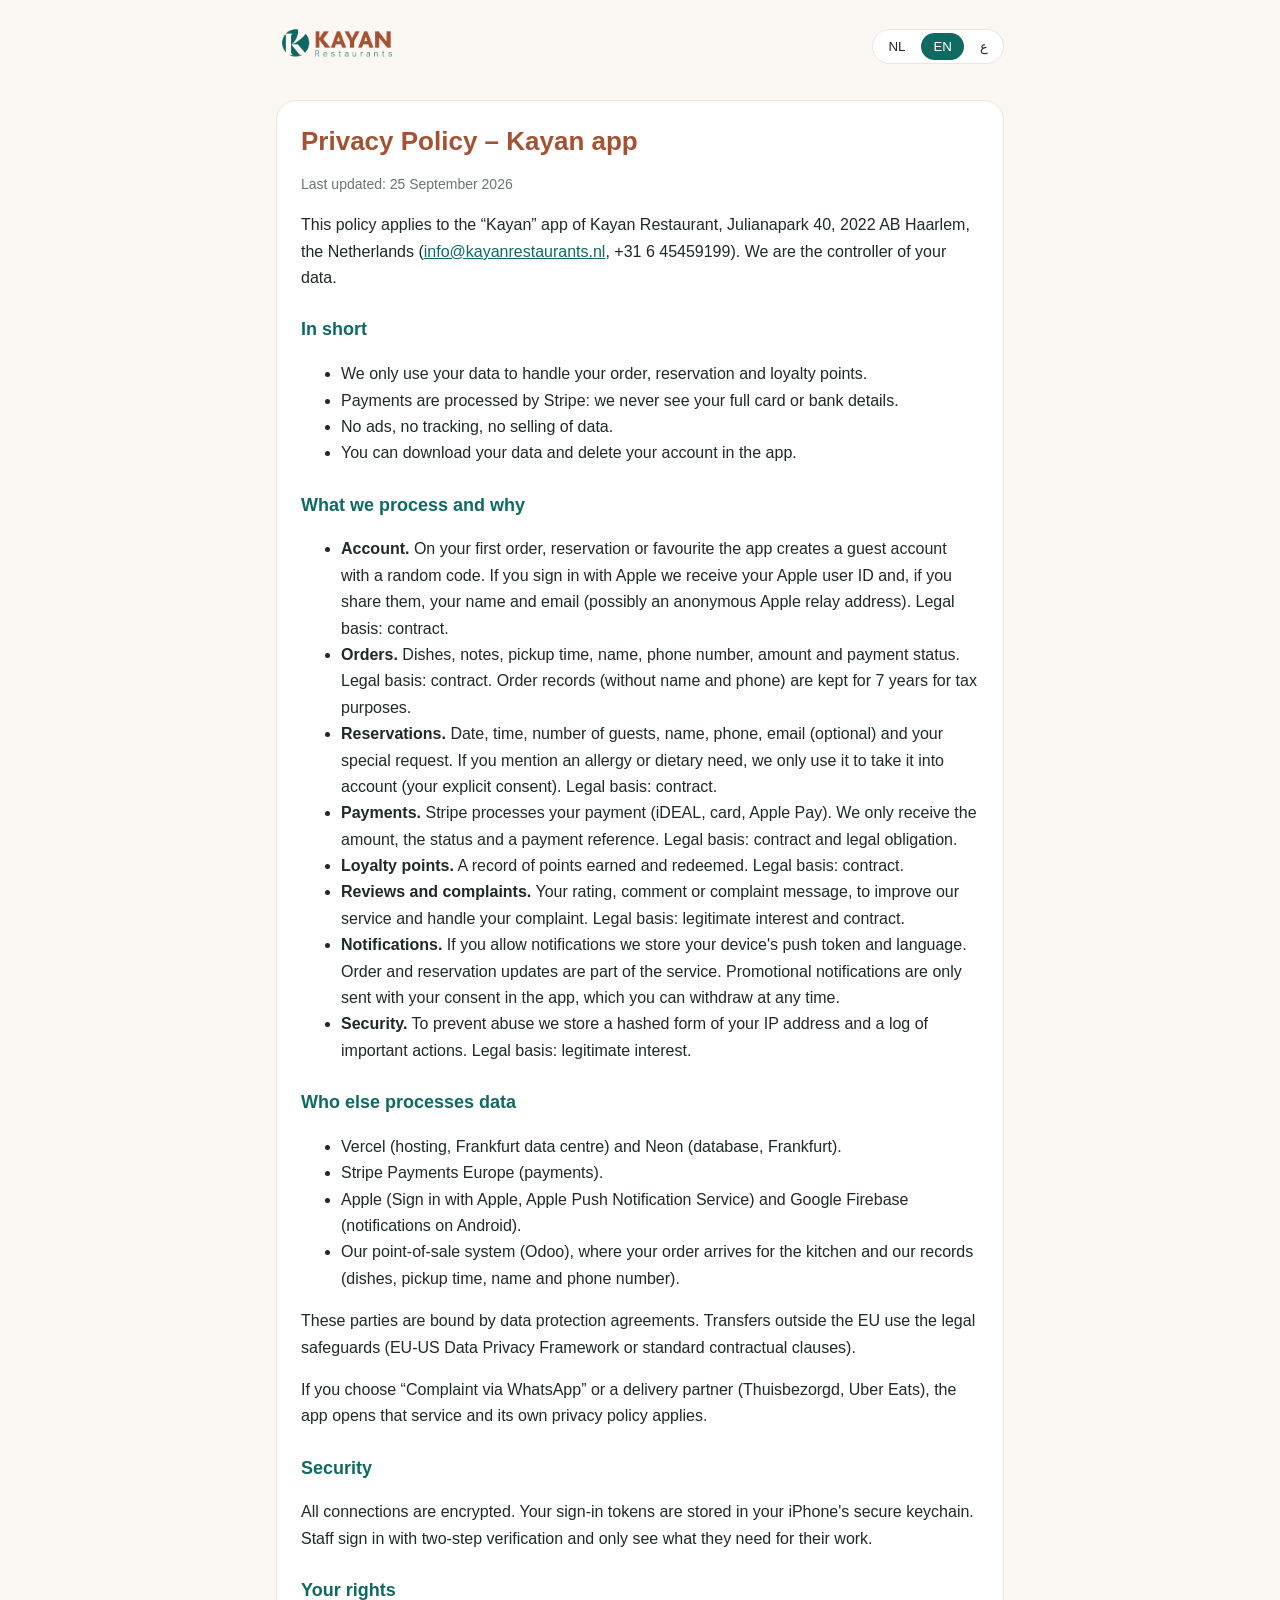
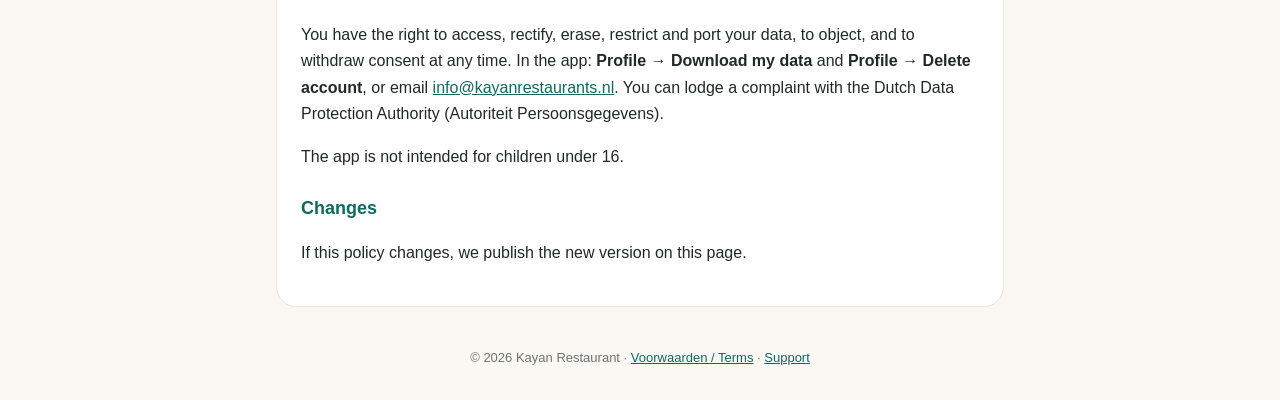
==== commit 0dd00ddb: "Privacy: orders reach the Odoo POS when placed (name, phone, dishes, pickup time) Co-Authored-By: Cl" ====
--- a/privacy/index.html
+++ b/privacy/index.html
@@ -44,7 +44,7 @@
     <li>Vercel (hosting, datacenter Frankfurt) en Neon (database, Frankfurt).</li>
     <li>Stripe Payments Europe (betalingen).</li>
     <li>Apple (inloggen met Apple, meldingen via Apple Push Notification Service) en Google Firebase (meldingen op Android).</li>
-    <li>Ons kassasysteem (Odoo), voor de administratie van afgeronde bestellingen.</li>
+    <li>Ons kassasysteem (Odoo), waar je bestelling voor de keuken en de administratie binnenkomt (bestelde gerechten, afhaaltijd, naam en telefoonnummer).</li>
   </ul>
   <p>Met deze partijen zijn afspraken gemaakt over de bescherming van je gegevens. Als gegevens buiten de EU komen, gebeurt dat met de wettelijke waarborgen (EU-US Data Privacy Framework of standaardcontractbepalingen).</p>
   <p>Kies je “Klacht via WhatsApp” of een bezorgpartner (Thuisbezorgd, Uber Eats), dan opent de app die dienst. Daarvoor geldt het privacybeleid van WhatsApp of van die partner.</p>
@@ -87,7 +87,7 @@
     <li>Vercel (hosting, Frankfurt data centre) and Neon (database, Frankfurt).</li>
     <li>Stripe Payments Europe (payments).</li>
     <li>Apple (Sign in with Apple, Apple Push Notification Service) and Google Firebase (notifications on Android).</li>
-    <li>Our point-of-sale system (Odoo), for the administration of completed orders.</li>
+    <li>Our point-of-sale system (Odoo), where your order arrives for the kitchen and our records (dishes, pickup time, name and phone number).</li>
   </ul>
   <p>These parties are bound by data protection agreements. Transfers outside the EU use the legal safeguards (EU-US Data Privacy Framework or standard contractual clauses).</p>
   <p>If you choose “Complaint via WhatsApp” or a delivery partner (Thuisbezorgd, Uber Eats), the app opens that service and its own privacy policy applies.</p>
@@ -127,7 +127,7 @@
     <li>Vercel (الاستضافة، مركز بيانات فرانكفورت) و Neon (قاعدة البيانات، فرانكفورت).</li>
     <li>Stripe Payments Europe (المدفوعات).</li>
     <li>آبل (الدخول بحساب آبل وإشعارات APNs) و Google Firebase (الإشعارات على أندرويد).</li>
-    <li>نظام الكاشير لدينا (Odoo) لقيد الطلبات المكتملة.</li>
+    <li>نظام الكاشير لدينا (Odoo)، حيث يصل طلبك للمطبخ والسجلات (الأطباق، وقت الاستلام، الاسم ورقم الجوال).</li>
   </ul>
   <p>هذه الجهات ملتزمة باتفاقيات لحماية البيانات، وأي نقل خارج الاتحاد الأوروبي يتم بالضمانات القانونية.</p>
   <p>إذا اخترت «شكوى عبر واتساب» أو أحد شركاء التوصيل (Thuisbezorgd أو Uber Eats) يفتح التطبيق تلك الخدمة، وتنطبق سياسة الخصوصية الخاصة بها.</p>
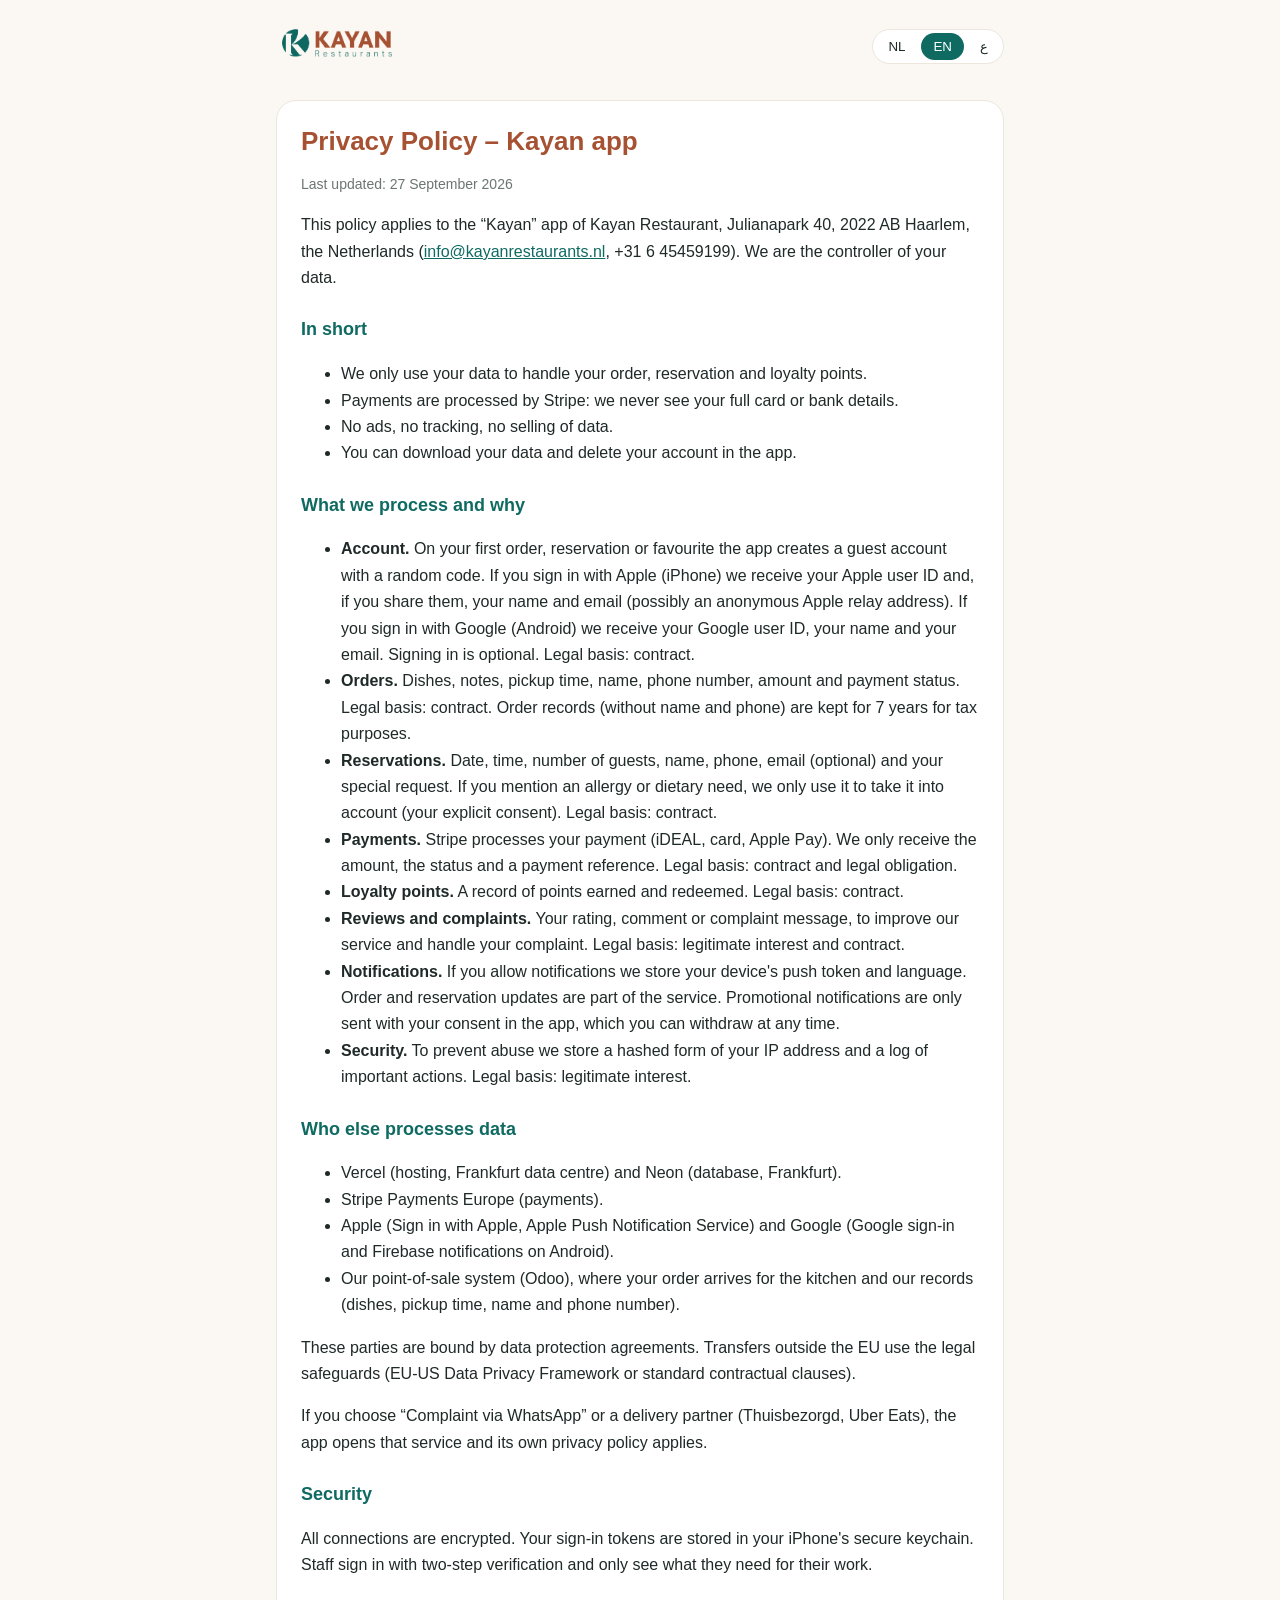
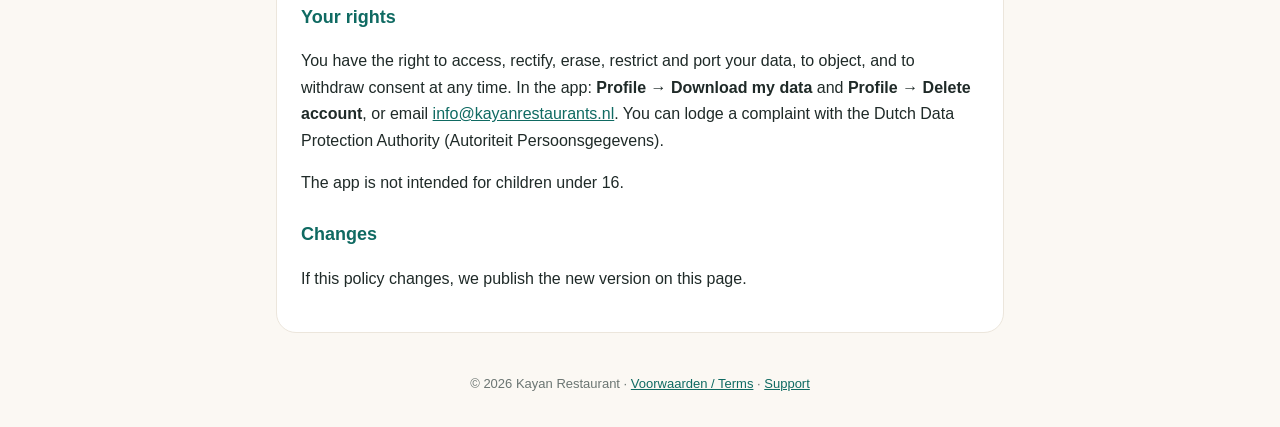
==== commit 7a45267d: "Privacy policy: optional Google sign-in on Android Co-Authored-By: Claude Opus 5.5 <noreply@anthropi" ====
--- a/privacy/index.html
+++ b/privacy/index.html
@@ -16,7 +16,7 @@
 
 <section lang="nl" data-lang="nl">
   <h1>Privacybeleid – Kayan app </h1>
-  <p class="muted">Laatst bijgewerkt: 25 september 2026</p>
+  <p class="muted">Laatst bijgewerkt: 27 september 2026</p>
   <p>Dit beleid geldt voor de app “Kayan” van Kayan Restaurant, Julianapark 40, 2022 AB Haarlem, Nederland (<a href="mailto:info@kayanrestaurants.nl">info@kayanrestaurants.nl</a>, +31 6 45459199). Wij zijn verantwoordelijk voor de verwerking van je gegevens.</p>
 
   <h2>Kort samengevat</h2>
@@ -29,7 +29,7 @@
 
   <h2>Welke gegevens en waarvoor</h2>
   <ul>
-    <li><strong>Account.</strong> Bij je eerste bestelling, reservering of favoriet maakt de app een gastaccount met een willekeurige code. Log je in met Apple, dan ontvangen we je Apple-gebruikers-ID en, als je dat deelt, je naam en e-mailadres (dat kan een anoniem doorstuuradres van Apple zijn). Grondslag: uitvoering van de overeenkomst.</li>
+    <li><strong>Account.</strong> Bij je eerste bestelling, reservering of favoriet maakt de app een gastaccount met een willekeurige code. Log je in met Apple (iPhone), dan ontvangen we je Apple-gebruikers-ID en, als je dat deelt, je naam en e-mailadres (dat kan een anoniem doorstuuradres van Apple zijn). Log je in met Google (Android), dan ontvangen we je Google-gebruikers-ID, je naam en je e-mailadres. Inloggen is niet verplicht. Grondslag: uitvoering van de overeenkomst.</li>
     <li><strong>Bestellingen.</strong> Gerechten, opmerkingen, afhaaltijd, naam, telefoonnummer, bedrag en betaalstatus. Grondslag: overeenkomst. Bestelgegevens (zonder naam en telefoonnummer) bewaren we 7 jaar vanwege de fiscale bewaarplicht.</li>
     <li><strong>Reserveringen.</strong> Datum, tijd, aantal personen, naam, telefoonnummer, e-mail (optioneel) en je speciale verzoek. Vermeld je een allergie of dieetwens, dan gebruiken we die alleen om daar rekening mee te houden (je uitdrukkelijke toestemming). Grondslag: overeenkomst.</li>
     <li><strong>Betalingen.</strong> Stripe verwerkt je betaling (iDEAL, kaart, Apple Pay). Wij ontvangen alleen het bedrag, de status en een betaalreferentie. Grondslag: overeenkomst en wettelijke verplichting.</li>
@@ -43,7 +43,7 @@
   <ul>
     <li>Vercel (hosting, datacenter Frankfurt) en Neon (database, Frankfurt).</li>
     <li>Stripe Payments Europe (betalingen).</li>
-    <li>Apple (inloggen met Apple, meldingen via Apple Push Notification Service) en Google Firebase (meldingen op Android).</li>
+    <li>Apple (inloggen met Apple, meldingen via Apple Push Notification Service) en Google (inloggen met Google en meldingen via Firebase op Android).</li>
     <li>Ons kassasysteem (Odoo), waar je bestelling voor de keuken en de administratie binnenkomt (bestelde gerechten, afhaaltijd, naam en telefoonnummer).</li>
   </ul>
   <p>Met deze partijen zijn afspraken gemaakt over de bescherming van je gegevens. Als gegevens buiten de EU komen, gebeurt dat met de wettelijke waarborgen (EU-US Data Privacy Framework of standaardcontractbepalingen).</p>
@@ -62,7 +62,7 @@
 
 <section lang="en" data-lang="en" hidden>
   <h1>Privacy Policy – Kayan app </h1>
-  <p class="muted">Last updated: 25 September 2026</p>
+  <p class="muted">Last updated: 27 September 2026</p>
   <p>This policy applies to the “Kayan” app of Kayan Restaurant, Julianapark 40, 2022 AB Haarlem, the Netherlands (<a href="mailto:info@kayanrestaurants.nl">info@kayanrestaurants.nl</a>, +31 6 45459199). We are the controller of your data.</p>
   <h2>In short</h2>
   <ul>
@@ -73,7 +73,7 @@
   </ul>
   <h2>What we process and why</h2>
   <ul>
-    <li><strong>Account.</strong> On your first order, reservation or favourite the app creates a guest account with a random code. If you sign in with Apple we receive your Apple user ID and, if you share them, your name and email (possibly an anonymous Apple relay address). Legal basis: contract.</li>
+    <li><strong>Account.</strong> On your first order, reservation or favourite the app creates a guest account with a random code. If you sign in with Apple (iPhone) we receive your Apple user ID and, if you share them, your name and email (possibly an anonymous Apple relay address). If you sign in with Google (Android) we receive your Google user ID, your name and your email. Signing in is optional. Legal basis: contract.</li>
     <li><strong>Orders.</strong> Dishes, notes, pickup time, name, phone number, amount and payment status. Legal basis: contract. Order records (without name and phone) are kept for 7 years for tax purposes.</li>
     <li><strong>Reservations.</strong> Date, time, number of guests, name, phone, email (optional) and your special request. If you mention an allergy or dietary need, we only use it to take it into account (your explicit consent). Legal basis: contract.</li>
     <li><strong>Payments.</strong> Stripe processes your payment (iDEAL, card, Apple Pay). We only receive the amount, the status and a payment reference. Legal basis: contract and legal obligation.</li>
@@ -86,7 +86,7 @@
   <ul>
     <li>Vercel (hosting, Frankfurt data centre) and Neon (database, Frankfurt).</li>
     <li>Stripe Payments Europe (payments).</li>
-    <li>Apple (Sign in with Apple, Apple Push Notification Service) and Google Firebase (notifications on Android).</li>
+    <li>Apple (Sign in with Apple, Apple Push Notification Service) and Google (Google sign-in and Firebase notifications on Android).</li>
     <li>Our point-of-sale system (Odoo), where your order arrives for the kitchen and our records (dishes, pickup time, name and phone number).</li>
   </ul>
   <p>These parties are bound by data protection agreements. Transfers outside the EU use the legal safeguards (EU-US Data Privacy Framework or standard contractual clauses).</p>
@@ -102,7 +102,7 @@
 
 <section lang="ar" data-lang="ar" dir="rtl" hidden>
   <h1>سياسة الخصوصية – تطبيق كيان </h1>
-  <p class="muted">آخر تحديث: 25 سبتمبر 2026</p>
+  <p class="muted">آخر تحديث: 27 سبتمبر 2026</p>
   <p>تنطبق هذه السياسة على تطبيق «كيان» التابع لمطعم كيان، Julianapark 40، 2022 AB هارلم، هولندا (<a href="mailto:info@kayanrestaurants.nl">info@kayanrestaurants.nl</a>، ‎+31 6 45459199). نحن المسؤولون عن معالجة بياناتك.</p>
   <h2>باختصار</h2>
   <ul>
@@ -113,7 +113,7 @@
   </ul>
   <h2>ما البيانات ولماذا</h2>
   <ul>
-    <li><strong>الحساب:</strong> عند أول طلب أو حجز أو إضافة للمفضلة ينشئ التطبيق حساب ضيف برمز عشوائي. إذا سجّلت الدخول بحساب آبل نستلم معرّف آبل الخاص بك، واسمك وبريدك إن اخترت مشاركتهما (وقد يكون بريداً مخفياً من آبل). الأساس: تنفيذ الاتفاق.</li>
+    <li><strong>الحساب:</strong> عند أول طلب أو حجز أو إضافة للمفضلة ينشئ التطبيق حساب ضيف برمز عشوائي. إذا سجّلت الدخول بحساب آبل (آيفون) نستلم معرّف آبل الخاص بك، واسمك وبريدك إن اخترت مشاركتهما (وقد يكون بريداً مخفياً من آبل). وإذا سجّلت الدخول بحساب Google (أندرويد) نستلم معرّف Google الخاص بك واسمك وبريدك. تسجيل الدخول اختياري. الأساس: تنفيذ الاتفاق.</li>
     <li><strong>الطلبات:</strong> الأطباق والملاحظات ووقت الاستلام والاسم ورقم الجوال والمبلغ وحالة الدفع. الأساس: الاتفاق. نحتفظ بسجل الطلب (بدون الاسم والرقم) 7 سنوات لالتزامات الضرائب.</li>
     <li><strong>الحجوزات:</strong> التاريخ والوقت وعدد الأشخاص والاسم والجوال والبريد (اختياري) وطلبك الخاص. إذا ذكرت حساسية أو نظاماً غذائياً نستخدمه فقط لمراعاته (بموافقتك الصريحة). الأساس: الاتفاق.</li>
     <li><strong>المدفوعات:</strong> تعالج Stripe الدفع (iDEAL أو البطاقة أو Apple Pay)، ونستلم فقط المبلغ والحالة ومرجع الدفع. الأساس: الاتفاق والالتزام القانوني.</li>
@@ -126,7 +126,7 @@
   <ul>
     <li>Vercel (الاستضافة، مركز بيانات فرانكفورت) و Neon (قاعدة البيانات، فرانكفورت).</li>
     <li>Stripe Payments Europe (المدفوعات).</li>
-    <li>آبل (الدخول بحساب آبل وإشعارات APNs) و Google Firebase (الإشعارات على أندرويد).</li>
+    <li>آبل (الدخول بحساب آبل وإشعارات APNs) وقوقل (الدخول بحساب Google وإشعارات Firebase على أندرويد).</li>
     <li>نظام الكاشير لدينا (Odoo)، حيث يصل طلبك للمطبخ والسجلات (الأطباق، وقت الاستلام، الاسم ورقم الجوال).</li>
   </ul>
   <p>هذه الجهات ملتزمة باتفاقيات لحماية البيانات، وأي نقل خارج الاتحاد الأوروبي يتم بالضمانات القانونية.</p>
